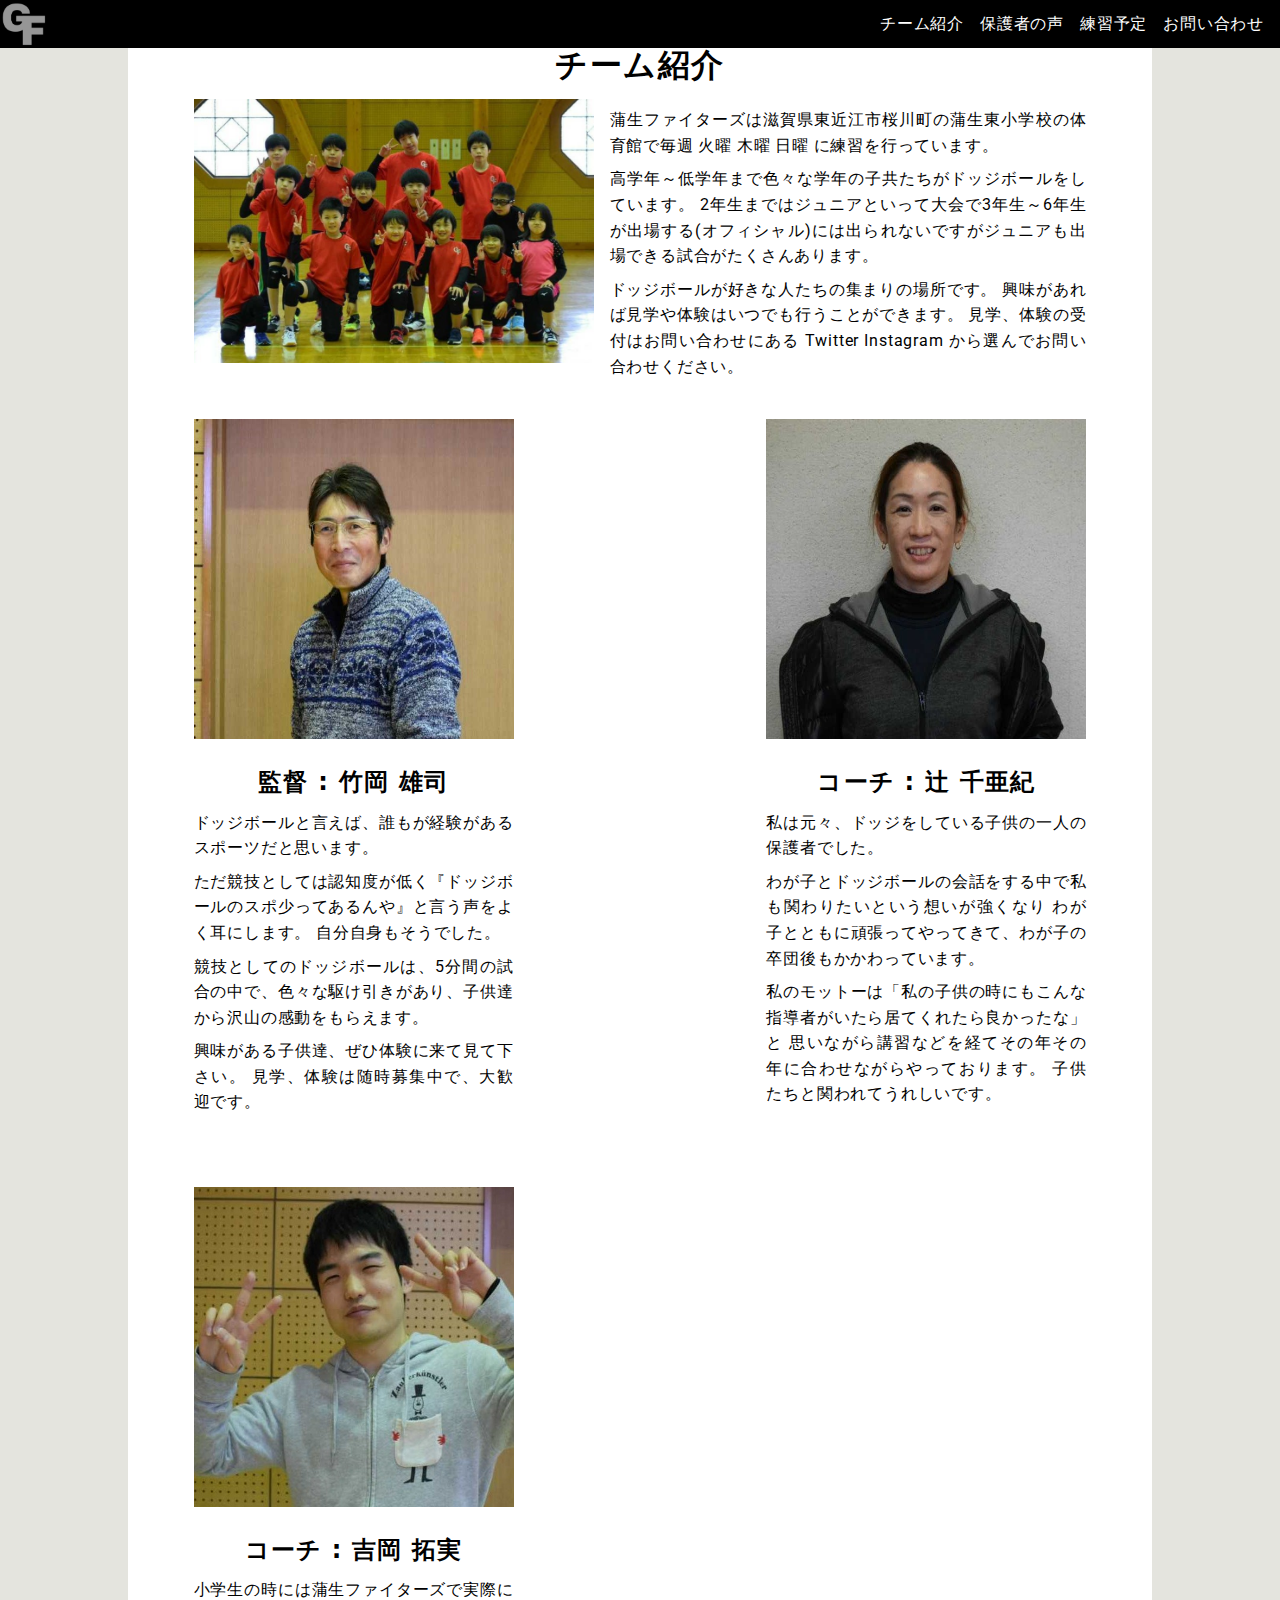
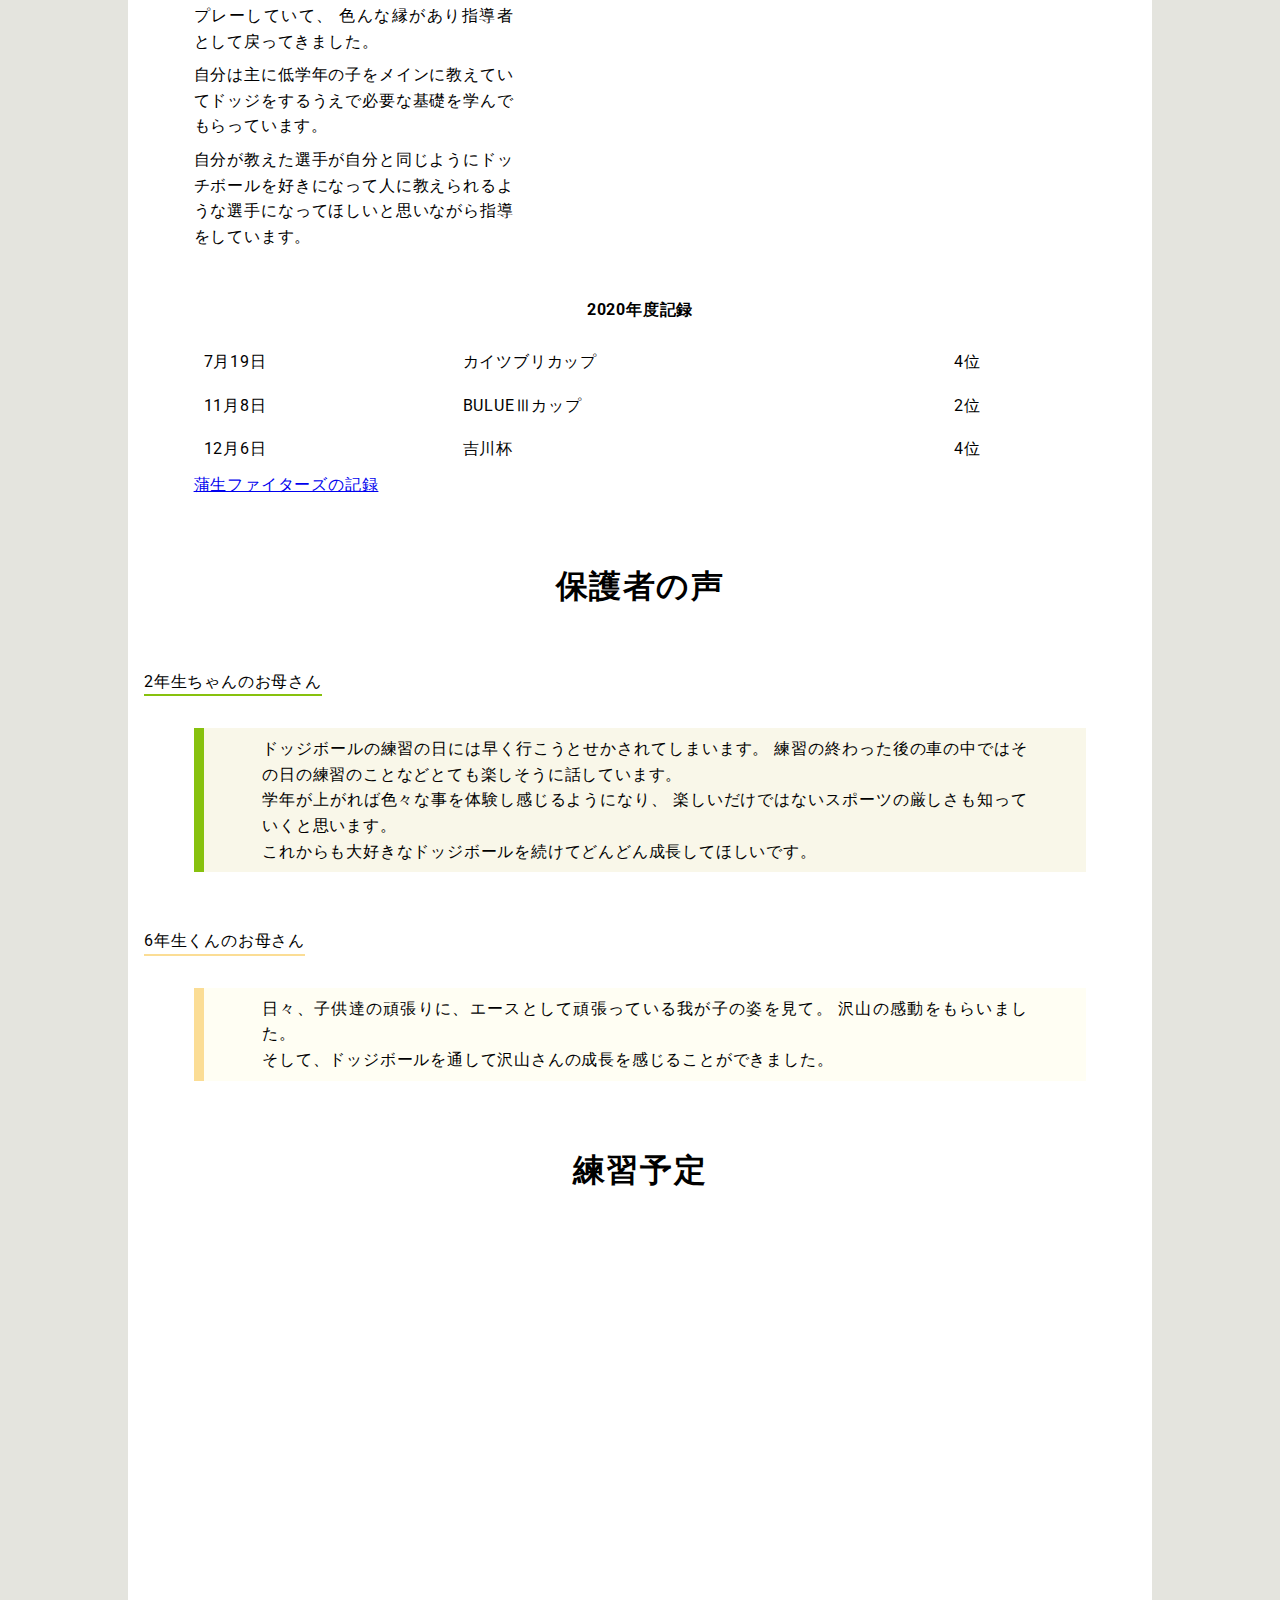
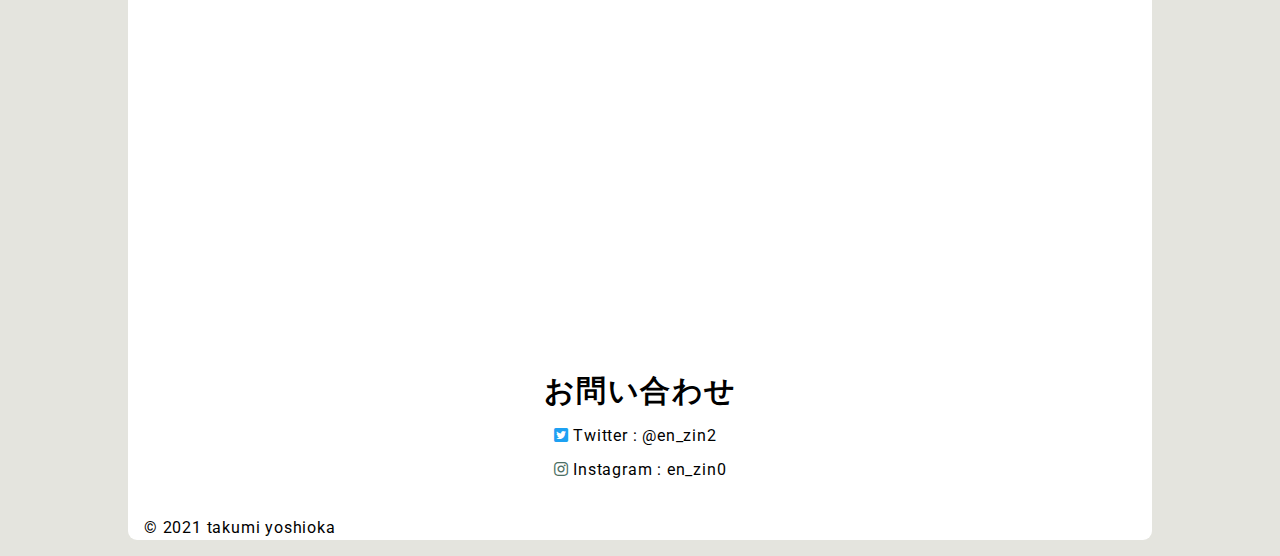
==== index.html @ 7efa491c "add_google" ====
<!DOCTYPE html>
<html lang="ja">
<head>
    <meta charset="utf-8">
    <meta name="viewport" content="width=device-width, initial-scale=1.0">
    <title>蒲生ファイターズ</title>
    <meta name="google-site-verification" content="Hq2veqMCxBVZcgymEfyWXQY9YMlOmhMKZUk1JbzRUr8" />
    <meta name="keywords" content="蒲生ファイターズ,ドッジボール,滋賀県ドッジボール">
    <meta name="description" content="蒲生ファイターズの公式webサイトです。滋賀県東近江市桜川町の東小体育館で毎週 火曜 木曜 日曜日に練習を行っています。
    ドッジボールが大好きな子供たちが集まっているチームです。大好きなドッジボールを一緒にやってみませんか" >
    <meta property="og:url" content="https://en-zin.github.io/GF_WEB/" />
    <meta property="og:description" content="蒲生ファイターズの公式webサイトです。ドッジボールが大好きな子供たちが集まっているチームです。大好きなドッジボールを一緒にやってみませんか" />
    <meta property="og:title" content="蒲生ファイターズ" />
    <meta property="og:type" content=" website"/>
    <meta property="og:image" content="img\GF_logo.jpg" />
    <meta property="og:site_name" content="蒲生ファイターズweb"/>
    <meta property="og:locale" content="ja_JP" />
    <link rel="stylesheet" href="css/slick.css">
    <link rel="stylesheet" href="css/slick-theme.css">
    <link rel="stylesheet" href="css/master.css">
    <link href="https://use.fontawesome.com/releases/v5.6.1/css/all.css" rel="stylesheet">
    <link rel="preconnect" href="https://fonts.gstatic.com">
    <link href="https://fonts.googleapis.com/css2?family=Roboto:wght@300&display=swap" rel="stylesheet">
    <link href="https://fonts.googleapis.com/css2?family=Bebas+Neue&display=swap" rel="stylesheet">
</head>
<body>
    <header class="header">

        <div class="header_logo">
            <img src="img\GF_logo.jpg" alt="蒲生ファイターズのロゴ画像" class="header_logo_img">
        </div>

        <div class="header_nav"><!-- ②ナビゲーションメニュー -->
            <nav class="header_nav_container">
                <ul class="header_nav_list">
                    <li class="header_nav_item"><a href="#1">チーム紹介</a></li>
                    <li class="header_nav_item"><a href="#2">保護者の声</a></li>
                    <li class="header_nav_item"><a href="#3">練習予定</a></li>
                    <li class="header_nav_item"><a href="#4">お問い合わせ</a></li>
                </ul>
            </nav>
        </div>

        <div class="header_burger_btn"><!-- ③ハンバーガーボタン -->
            <span class="header_burger_btn_bars">
                <span class="header_burger_btn_bar bar_top"></span>
                <span class="header_burger_btn_bar bar_mid"></span>
                <span class="header_burger_btn_bar bar_bottom"></span>
            </span>
        </div>

        <div class="header_pc_nav">
            <ul class="header_pc_nav_list">
                    <li class="header_pc_nav_item"><a href="#1">チーム紹介</a></li>
                    <li class="header_pc_nav_item"><a href="#2">保護者の声</a></li>
                    <li class="header_pc_nav_item"><a href="#3">練習予定</a></li>
                    <li class="header_pc_nav_item"><a href="#4">お問い合わせ</a></li>
            </ul>
        </div>

    </header>

    <!-- スライドショーの画像 -->
    <div class="slide">
        <img src="img\zentai.jpg" alt="" class="sp_tab_img">
        <img src="img/akashi.jpg" alt="" class="sp_tab_img">
        <img src="img/kuga.jpg" alt="" class="sp_tab_img">
        <img src="img/ibuki.jpg" alt="" class="sp_tab_img">
        <img src="img/ninenn.jpg" alt="" class="sp_tab_img">
   </div>

    <!-- main -->
    <main>
        <div class="main">
                <!-- チーム紹介 -->
                <section class="main_team_prelusion" id="1">

                    <h2 class="main_team_prelusion_title">チーム紹介</h2>

                    <div class="main_team_prelusion_introduction">

                        <div class="tem_img">
                            <img src="img/zentai.jpg" alt="" class="pc_img">
                        </div>

                        <article>
                            <p class="explanation">
                                蒲生ファイターズは滋賀県東近江市桜川町の蒲生東小学校の体育館で毎週 火曜 木曜 日曜
                                に練習を行っています。
                            </p>

                            <p class="explanation">
                               高学年～低学年まで色々な学年の子共たちがドッジボールをしています。
                                2年生まではジュニアといって大会で3年生～6年生が出場する(オフィシャル)には出られないですがジュニアも出場できる試合がたくさんあります。
                            </p>

                            <p class="explanation">
                                ドッジボールが好きな人たちの集まりの場所です。
                                興味があれば見学や体験はいつでも行うことができます。
                                見学、体験の受付はお問い合わせにある Twitter Instagram
                                から選んでお問い合わせください。
                            </p>
                        </article>
                    </div>

                    <div class="main_team_prelusion_coach">
                        <article>
                            <div class="main_team_prelusion_coach_introduction">
                                <div class="coach_img_container">
                                    <img src="img\takeoka.jpg" alt="竹岡監督の写真" class="coach_img">
                                    <p class="coach_name">監督 : 竹岡 雄司</p>
                                </div>
                                <article>

                                    <p class="coach_speech">
                                        ドッジボールと言えば、誰もが経験があるスポーツだと思います。
                                    </p>

                                    <p class="coach_speech">
                                        ただ競技としては認知度が低く『ドッジボールのスポ少ってあるんや』と言う声をよく耳にします。
                                        自分自身もそうでした。
                                    </p>

                                    <p class="coach_speech">
                                        競技としてのドッジボールは、5分間の試合の中で、色々な駆け引きがあり、子供達から沢山の感動をもらえます。
                                    </p>

                                    <p class="coach_speech">
                                        興味がある子供達、ぜひ体験に来て見て下さい。
                                        見学、体験は随時募集中で、大歓迎です。
                                    </p>

                                </article>
                            </div>
                        </article>

                        <article>
                            <div class="main_team_prelusion_coach_introduction">
                                <div class="coach_img_container">
                                    <img src="img\tsuzi.jpg" alt="辻コーチの写真" class="coach_img">
                                    <p class="coach_name">コーチ :  辻 千亜紀</p>
                                </div>
                                <article>
                                    <p class="coach_speech">
                                        私は元々、ドッジをしている子供の一人の保護者でした。
                                    </p>

                                    <p class="coach_speech">
                                        わが子とドッジボールの会話をする中で私も関わりたいという想いが強くなり
                                        わが子とともに頑張ってやってきて、わが子の卒団後もかかわっています。
                                    </p>
                                    <p class="coach_speech">
                                        私のモットーは「私の子供の時にもこんな指導者がいたら居てくれたら良かったな」と
                                        思いながら講習などを経てその年その年に合わせながらやっております。
                                        子供たちと関われてうれしいです。
                                    </p>

                                </article>
                            </div>
                        </article>

                        <!-- <article>
                            <div class="main_team_prelusion_coach_introduction">
                                <div class="coach_img_container">
                                    <img src="" alt="" class="coach_img">
                                    <p class="coach_name">コーチ : 塩路 将之
                                    </p>
                                </div>
                                <article>
                                    <p class="coach_speech">
                                        ぶんしょうまぶんしょうま
                                    </p>
                                </article>
                            </div>
                        </article> -->

                        <article>
                            <div class="main_team_prelusion_coach_introduction">
                                <div class="coach_img_container">
                                    <img src="img\takumi02.jpg" alt="吉岡コーチの写真" class="coach_img">
                                    <p class="coach_name">コーチ : 吉岡 拓実</p>
                                </div>
                                <article>
                                    <p class="coach_speech">
                                        小学生の時には蒲生ファイターズで実際にプレーしていて、
                                        色んな縁があり指導者として戻ってきました。
                                    </p>

                                    <p class="coach_speech">
                                        自分は主に低学年の子をメインに教えていてドッジをするうえで必要な基礎を学んでもらっています。
                                    </p>

                                    <p class="coach_speech">
                                         自分が教えた選手が自分と同じようにドッチボールを好きになって人に教えられるような選手になってほしいと思いながら指導をしています。
                                    </p>
                                </article>
                            </div>
                        </article>
                    </div>

                    <div class="main_team_record">
                        <h2 class="title">2020年度記録</h2>
                        <table>
                            <tr>
                                <td>7月19日</td> <td>カイツブリカップ</td> <td>4位</td>
                            </tr>
                            <tr>
                                <td>11月8日</td> <td>BULUEⅢカップ</td> <td>2位<br></td>
                            </tr>
                            <tr>
                                <td>12月6日</td> <td>吉川杯</td> <td>4位</td>
                            </tr>
                        </table>
                        <p><a href="record.html">蒲生ファイターズの記録</a></p>
                    </div>
                </section>
                <!-- チーム紹介終了 -->


            <!-- 保護者の声 -->
            <section>
                <div class="main_parents" id="2">
                    <h2 class="title">保護者の声</h2>
                    <article><!-- クラスに各色の追加 -->
                        <div class="parent parent_green">
                            <p class="parent_name parent_name_green">2年生ちゃんのお母さん</p>
                            <div class="parent_comment_green">
                                <p class="parent_comment">
                                    ドッジボールの練習の日には早く行こうとせかされてしまいます。
                                    練習の終わった後の車の中ではその日の練習のことなどとても楽しそうに話しています。
                                </p>
                                <p class="parent_comment">
                                    学年が上がれば色々な事を体験し感じるようになり、
                                    楽しいだけではないスポーツの厳しさも知っていくと思います。
                                </p>
                                <p class="parent_comment">
                                    これからも大好きなドッジボールを続けてどんどん成長してほしいです。
                                </p>
                            </div>
                        </div>
                    </article>

                    <article>
                        <div class="parent parent_mm">
                            <p class="parent_name parent_name_mm">6年生くんのお母さん</p>
                            <div class="parent_comment_mm">
                                <p class="parent_comment">
                                    日々、子供達の頑張りに、エースとして頑張っている我が子の姿を見て。
                                    沢山の感動をもらいました。
                                </p>
                                <p class="parent_comment">
                                    そして、ドッジボールを通して沢山さんの成長を感じることができました。
                                </p>
                            </div>
                        </div>
                    </article>

                    <!-- <article>
                        <div class="parent parent_blue">
                            <p class="parent_name parent_name_blue">2年生くんのお母さん</p>
                            <div class="parent_comment_blue">
                                <p class="parent_comment">

                                </p>
                            </div>
                        </div>
                    </article> -->
                </div>
            </section>
            <!-- 保護者の声終了 -->

            <!--お知らせ -->
            <section>
                <div class="main_notice" id="3">
                    <h2 class="title">練習予定</h2>
                <article>
                    <iframe src="https://calendar.google.com/calendar/embed?src=46os3k07q8npo0co22t41u044s%40group.calendar.google.com&ctz=Asia%2FTokyo" style="border: 0" frameborder="0" scrolling="no" class="calendar"></iframe>
                </article>
                </div>
            </section>
            <!-- お知らせ終了 -->

            <!-- お問い合わせ -->
            <section>

                <div class="main_cntact" id="4">
                    <h2 class="title">お問い合わせ</h2>
                        <ul class="contact_items">
                            <!-- <li class="contact_item">
                                <a href="" class="contact_link" id="insta">
                                    <i class="far fa-envelope"></i>
                                    info&#64;example.com
                                </a>
                            </li> -->
                            <li class="contact_item">
                                <a href="https://twitter.com/en_zin2" class="contact_link">
                                    <i class="fab fa-twitter-square"></i>
                                    Twitter : @en_zin2</a>
                            </li>
                            <li class="contact_item">
                                <a href="https://www.instagram.com/en_zin0/" class="contact_link">
                                    <i class="fab fa-instagram"></i>
                                    Instagram : en_zin0
                                </a>
                            </li>
                            <!-- <li class="contact_item">
                                <a href="" class="contact_link">
                                    <i class="fab fa-line"></i>
                                    Line : 吉岡 拓実
                                </a>
                            </li> -->
                        </ul>
                </div>
            </section>
            <small>&copy; 2021 takumi yoshioka</small>
        </div>
    </main>


</body>
<script src="https://ajax.googleapis.com/ajax/libs/jquery/3.3.1/jquery.min.js"></script>
<script src="js/slick.min.js"></script>
<script src="js\script.js"></script>
</html>
---- css/master.css ----
@charset "UTF-8";
* {
  padding: 0;
  margin: 0;
  -webkit-box-sizing: border-box;
          box-sizing: border-box;
  font-family: 'Roboto', sans-serif;
  font-size: 16px;
  line-height: 1.6em;
  letter-spacing: 0.05em;
}

* .noscroll {
  overflow: hidden;
}

body {
  background-color: #e4e4de;
}

.header {
  width: 100%;
  height: 48px;
  background-color: black;
  display: -webkit-box;
  display: -webkit-flex;
  display: -ms-flexbox;
  display: flex;
  position: fixed;
  top: 0;
  z-index: 1;
}

.header_logo_img {
  width: 48px;
  height: 48px;
}

.header_nav {
  display: none;
  width: 100vw;
  height: 100vh;
  position: fixed;
  top: 0;
  left: 0;
  z-index: 2;
}

@media (min-width: 1024px) {
  .header_nav {
    display: none;
  }
}

.header_nav_container {
  width: 100%;
  height: 100%;
  background-color: #1B1310;
  z-index: 2;
}

.header_nav_list {
  display: block;
  position: absolute;
  top: 50%;
  left: 50%;
  -webkit-transform: translate(-50%, -50%);
          transform: translate(-50%, -50%);
  text-align: center;
}

.header_nav_item {
  margin-right: 0;
  margin-bottom: 40px;
  color: #fff;
}

.header_nav a {
  text-decoration: none;
  color: #fff;
}

.header_burger_btn {
  margin-left: auto;
  display: block;
  width: 39px;
  height: 39px;
  position: relative;
  z-index: 3;
  border: none;
}

@media (min-width: 1024px) {
  .header_burger_btn {
    display: none;
  }
}

.header_burger_btn_bar {
  width: 20px;
  height: 1px;
  display: block;
  position: absolute;
  left: 50%;
  -webkit-transform: translateX(-50%);
          transform: translateX(-50%);
  background-color: #fff;
}

.header_burger_btn .bar_top {
  top: 10px;
}

.header_burger_btn .bar_mid {
  top: 50%;
  -webkit-transform: translate(-50%, -50%);
          transform: translate(-50%, -50%);
}

.header_burger_btn .bar_bottom {
  bottom: 10px;
}

.header .close .bar_top {
  -webkit-transform: translate(-50%, 10px) rotate(45deg);
          transform: translate(-50%, 10px) rotate(45deg);
  -webkit-transition: -webkit-transform .3s;
  transition: -webkit-transform .3s;
  transition: transform .3s;
  transition: transform .3s, -webkit-transform .3s;
}

.header .close .bar_mid {
  opacity: 0;
  -webkit-transition: opacity .3s;
  transition: opacity .3s;
}

.header .close .bar_bottom {
  -webkit-transform: translate(-50%, -8px) rotate(-45deg);
          transform: translate(-50%, -8px) rotate(-45deg);
  -webkit-transition: -webkit-transform .3s;
  transition: -webkit-transform .3s;
  transition: transform .3s;
  transition: transform .3s, -webkit-transform .3s;
}

.header_pc_nav {
  display: none;
}

@media (min-width: 1024px) {
  .header_pc_nav {
    display: -webkit-box;
    display: -webkit-flex;
    display: -ms-flexbox;
    display: flex;
    margin-left: auto;
  }
}

.header_pc_nav_list {
  display: -webkit-box;
  display: -webkit-flex;
  display: -ms-flexbox;
  display: flex;
  -webkit-box-align: center;
  -webkit-align-items: center;
      -ms-flex-align: center;
          align-items: center;
}

.header_pc_nav_item {
  margin-right: 16px;
  list-style: none;
}

.header_pc_nav a {
  text-decoration: none;
  color: #fff;
}

@media (min-width: 768px) {
  .slide {
    margin: 0 auto;
    width: 90%;
  }
}

.slide .sp_tab_img {
  height: 300px;
}

@media (min-width: 1024px) {
  .slide .sp_tab_img {
    display: none;
  }
}

main .main {
  margin: 16px 16px 0 16px;
  padding: 8px 8px 0 8px;
  background-color: #ffffff;
  border-radius: 9px;
}

@media (min-width: 768px) {
  main .main {
    width: 90%;
    margin: 16px auto;
    padding: 16px 16px 0 16px;
  }
}

@media (min-width: 1024px) {
  main .main {
    width: 80%;
  }
}

main .main_team_prelusion_title {
  padding-top: 8px;
  font-size: 2rem;
  text-align: center;
}

main .main_team_prelusion_introduction {
  display: -webkit-box;
  display: -webkit-flex;
  display: -ms-flexbox;
  display: flex;
  width: 90%;
  margin: 8px auto 0 auto;
}

main .main_team_prelusion_introduction .pc_img {
  display: none;
}

@media (min-width: 1024px) {
  main .main_team_prelusion_introduction .pc_img {
    display: block;
    width: 400px;
    margin: auto  16px auto auto;
  }
}

main .main_team_prelusion_introduction .explanation {
  text-align: justify;
}

main .main_team_prelusion_introduction .explanation:nth-child(n + 1) {
  margin-top: 8px;
}

@media (min-width: 768px) {
  main .main_team_prelusion_coach {
    display: -webkit-box;
    display: -webkit-flex;
    display: -ms-flexbox;
    display: flex;
    -webkit-flex-wrap: wrap;
        -ms-flex-wrap: wrap;
            flex-wrap: wrap;
    -webkit-box-pack: justify;
    -webkit-justify-content: space-between;
        -ms-flex-pack: justify;
            justify-content: space-between;
  }
}

@media (min-width: 1024px) {
  main .main_team_prelusion_coach {
    width: 90%;
    margin: auto;
  }
}

main .main_team_prelusion_coach_introduction {
  width: 90%;
  margin: 32px auto;
}

@media (min-width: 768px) {
  main .main_team_prelusion_coach_introduction {
    width: 320px;
    margin-top: 40px;
  }
}

main .main_team_prelusion_coach_introduction .coach_img_container {
  display: -webkit-box;
  display: -webkit-flex;
  display: -ms-flexbox;
  display: flex;
  -webkit-box-orient: vertical;
  -webkit-box-direction: normal;
  -webkit-flex-direction: column;
      -ms-flex-direction: column;
          flex-direction: column;
  -webkit-box-pack: center;
  -webkit-justify-content: center;
      -ms-flex-pack: center;
          justify-content: center;
}

main .main_team_prelusion_coach_introduction .coach_img {
  width: 100%;
  height: 320px;
  margin: 0 auto;
}

@media (min-width: 768px) {
  main .main_team_prelusion_coach_introduction .coach_img {
    width: 100%;
  }
}

main .main_team_prelusion_coach_introduction .coach_name {
  margin-top: 24px;
  text-align: center;
  font-size: 24px;
  font-weight: bold;
  font-family: system-ui;
}

main .main_team_prelusion_coach_introduction .coach_speech {
  margin-top: 8px;
  text-align: justify;
}

main .main_team_prelusion_coach_introduction .coach_speech:nth-child(n+1) {
  margin-top: 8px;
}

main .main_team_record {
  width: 90%;
  margin: 64px auto auto auto;
  display: -webkit-box;
  display: -webkit-flex;
  display: -ms-flexbox;
  display: flex;
  -webkit-box-orient: vertical;
  -webkit-box-direction: normal;
  -webkit-flex-direction: column;
      -ms-flex-direction: column;
          flex-direction: column;
  -webkit-box-pack: center;
  -webkit-justify-content: center;
      -ms-flex-pack: center;
          justify-content: center;
}

@media (min-width: 768px) {
  main .main_team_record {
    width: 90%;
    margin: 0 auto;
  }
}

@media (min-width: 1024px) {
  main .main_team_record {
    width: 90%;
    margin: 0 auto;
  }
}

main .main_team_record .title {
  text-align: center;
  margin: 16px;
}

main .main_team_record td {
  padding: 8px;
}

main .main_parents {
  margin-top: 64px;
}

main .main_parents .parent {
  border-radius: 8px;
}

main .main_parents .parent_green {
  background-color: #ddf1d3;
}

@media (min-width: 768px) {
  main .main_parents .parent_green {
    background-color: #ffffff;
  }
}

@media (min-width: 1024px) {
  main .main_parents .parent_green {
    background-color: #ffffff;
  }
}

main .main_parents .parent_mm {
  background-color: #fff1cf;
}

@media (min-width: 768px) {
  main .main_parents .parent_mm {
    background-color: #ffffff;
  }
}

@media (min-width: 1024px) {
  main .main_parents .parent_mm {
    background-color: #ffffff;
  }
}

main .main_parents .parent_blue {
  background-color: #ebf3fb;
}

@media (min-width: 768px) {
  main .main_parents .parent_blue {
    background-color: #ffffff;
  }
}

@media (min-width: 1024px) {
  main .main_parents .parent_blue {
    background-color: #ffffff;
  }
}

main .main_parents .title {
  text-align: center;
  font-size: 2rem;
}

main .main_parents .parent_name {
  text-align: center;
  margin: 24px 0 16px 0;
  padding-top: 8px;
}

@media (min-width: 768px) {
  main .main_parents .parent_name {
    margin: 48px 0 32px 0;
    text-align: left;
    display: inline-block;
  }
}

@media (min-width: 768px) {
  main .main_parents .parent_name_green {
    border-bottom: solid 2px #87c10e;
  }
}

@media (min-width: 768px) {
  main .main_parents .parent_name_mm {
    border-bottom: solid 2px #fbdd95;
  }
}

@media (min-width: 768px) {
  main .main_parents .parent_name_blue {
    border-bottom: solid 2px #3fbcd0;
  }
}

@media (min-width: 768px) {
  main .main_parents .parent_comment_green {
    width: 90%;
    margin: 0 auto;
    background-color: #f9f7e9;
    /*背景色*/
    border-left: solid 10px #87c10e;
    /*左ライン*/
    color: #000000;
    /*文字色*/
    padding: 8px 16px 8px 16px;
  }
}

@media (min-width: 768px) {
  main .main_parents .parent_comment_mm {
    width: 90%;
    margin: 0 auto;
    background-color: #fffef3;
    /*背景色*/
    border-left: solid 10px #fbdd95;
    /*左ライン*/
    color: #000000;
    /*文字色*/
    padding: 8px 16px 8px 16px;
  }
}

@media (min-width: 768px) {
  main .main_parents .parent_comment_blue {
    width: 90%;
    margin: 0 auto;
    background-color: #f6faee;
    /*背景色*/
    border-left: solid 10px #3fbcd0;
    /*左ライン*/
    color: #000000;
    /*文字色*/
    padding: 8px 16px 8px 16px;
  }
}

main .main_parents .parent_comment {
  width: 90%;
  margin: 0 auto;
  text-align: justify;
}

main .main_notice {
  margin: 64px auto;
}

@media (min-width: 768px) {
  main .main_notice {
    width: 90%;
  }
}

@media (min-width: 1024px) {
  main .main_notice {
    width: 90%;
  }
}

main .main_notice .title {
  text-align: center;
  font-size: 2rem;
}

main .main_notice .calendar {
  width: 100%;
  height: 560px;
}

@media (min-width: 768px) {
  main .main_notice .calendar {
    height: 700px;
  }
}

main .main_cntact {
  margin: 32px 0 32px auto;
  text-align: center;
  display: block;
}

main .main_cntact .title {
  font-size: 30px;
}

main .main_cntact .contact_items {
  padding-left: 0;
  list-style: none;
  display: inline-block;
}

main .main_cntact .contact_item {
  text-align: left;
}

main .main_cntact .contact_item:nth-child(n + 1) {
  margin-top: 8px;
}

main .main_cntact .contact_link {
  text-decoration: none;
  font-size: 16px;
  color: #000;
}

main .main_cntact .fa-twitter-square {
  color: #1DA1F2;
}

main .main_cntact .fa-instagram {
  color: #4c6f64;
}

main .main_cntact .fa-line {
  color: green;
}
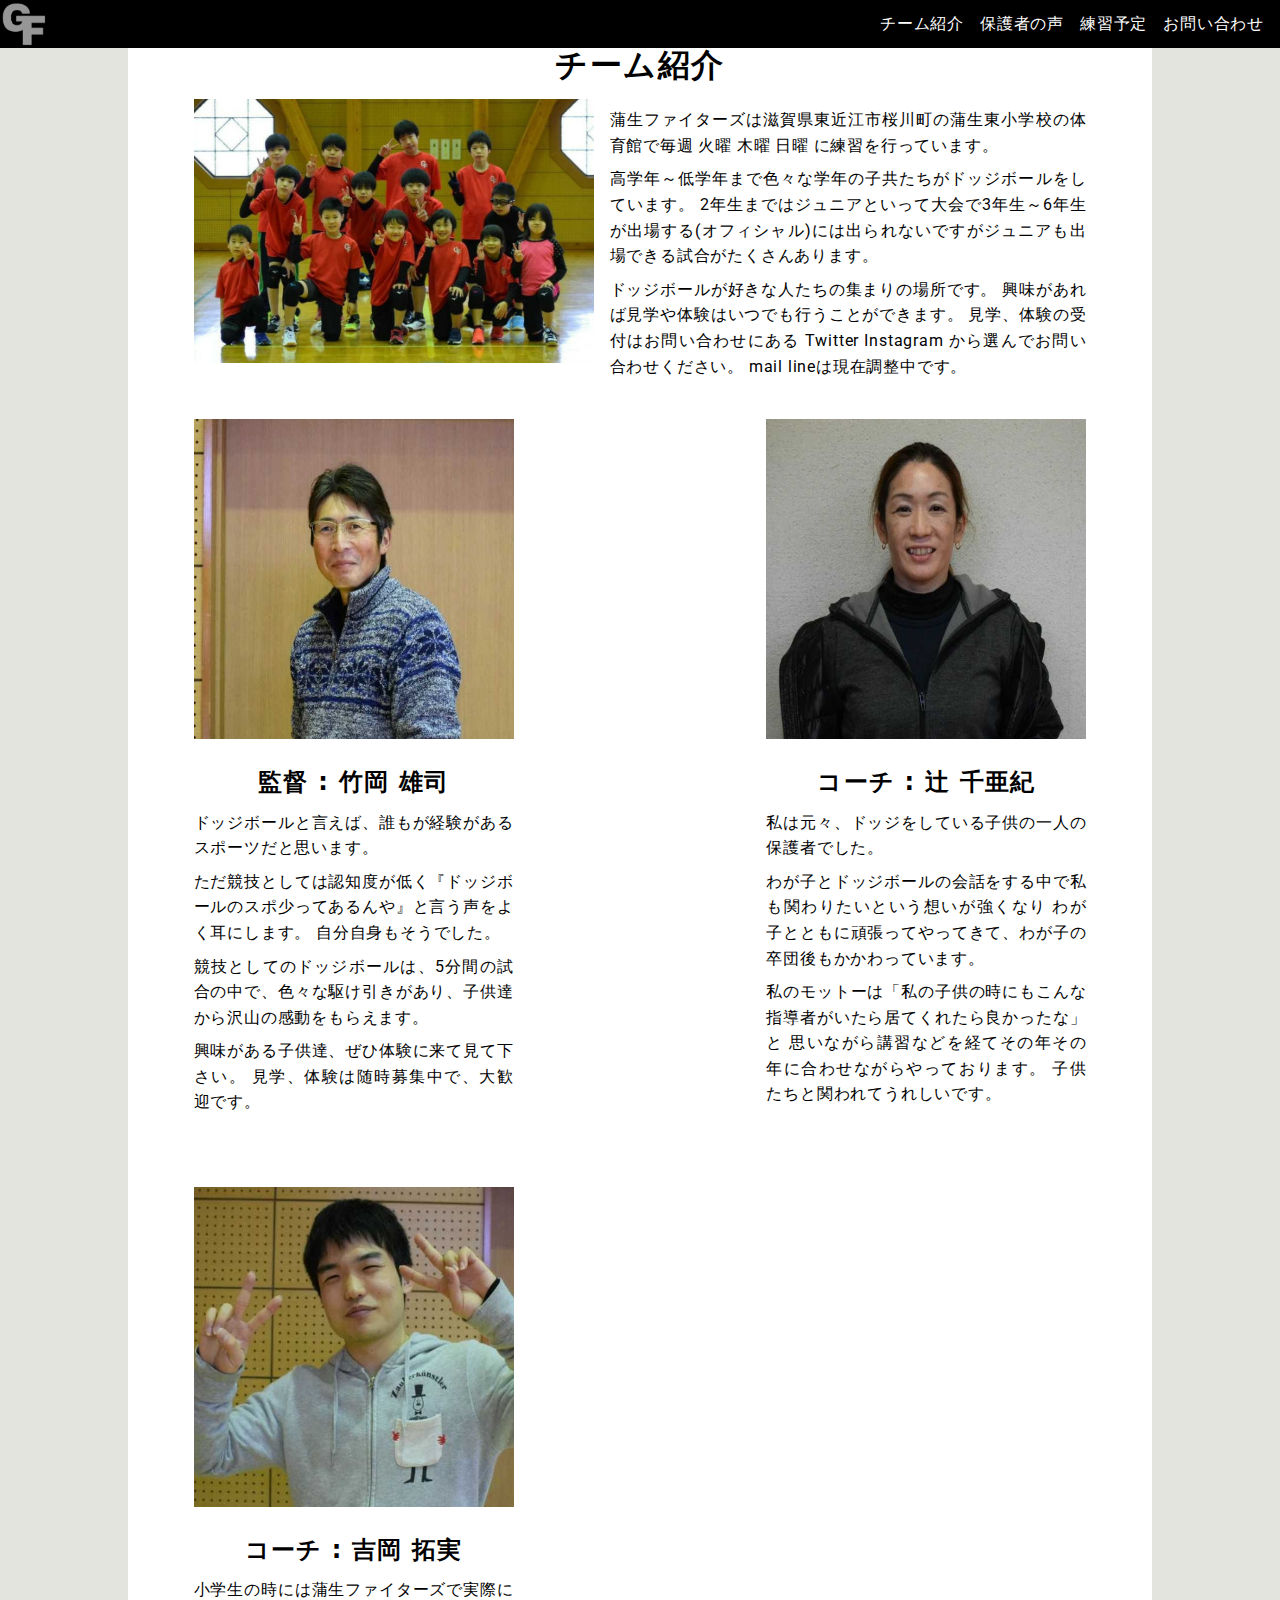
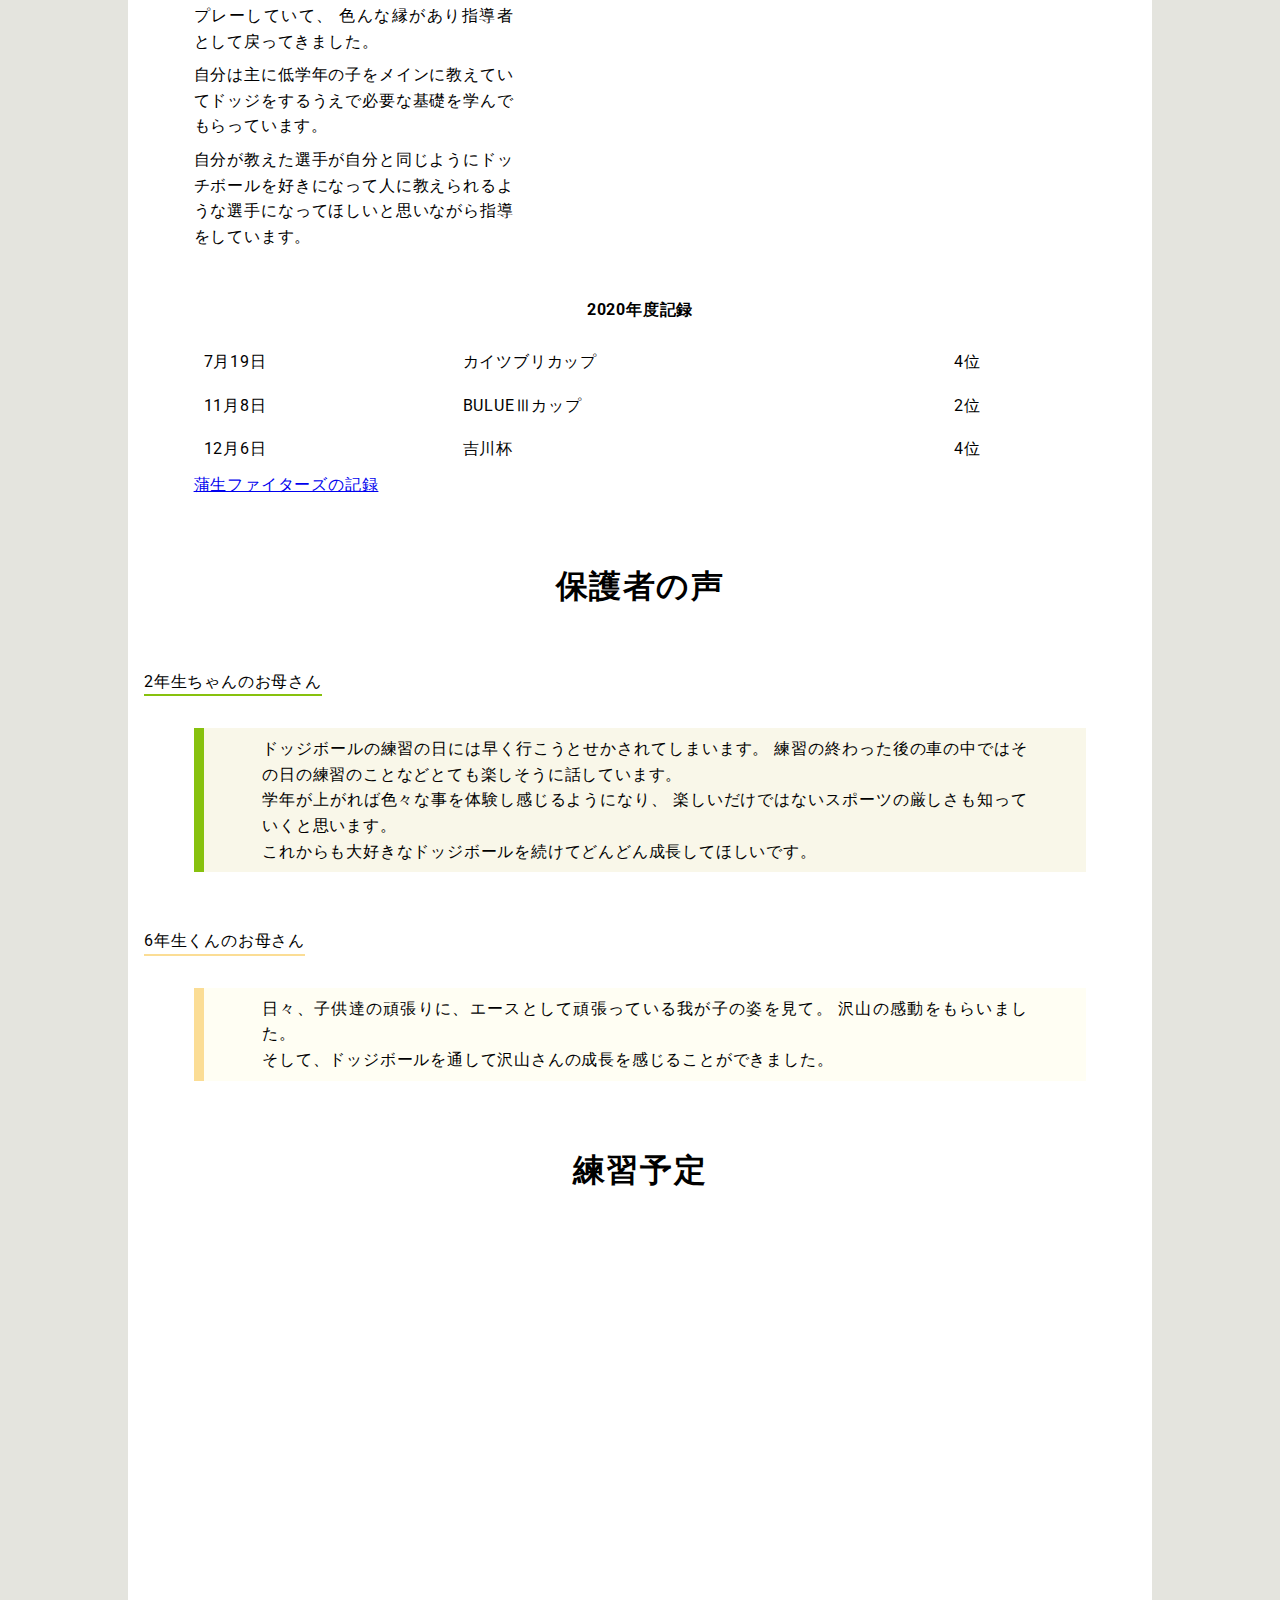
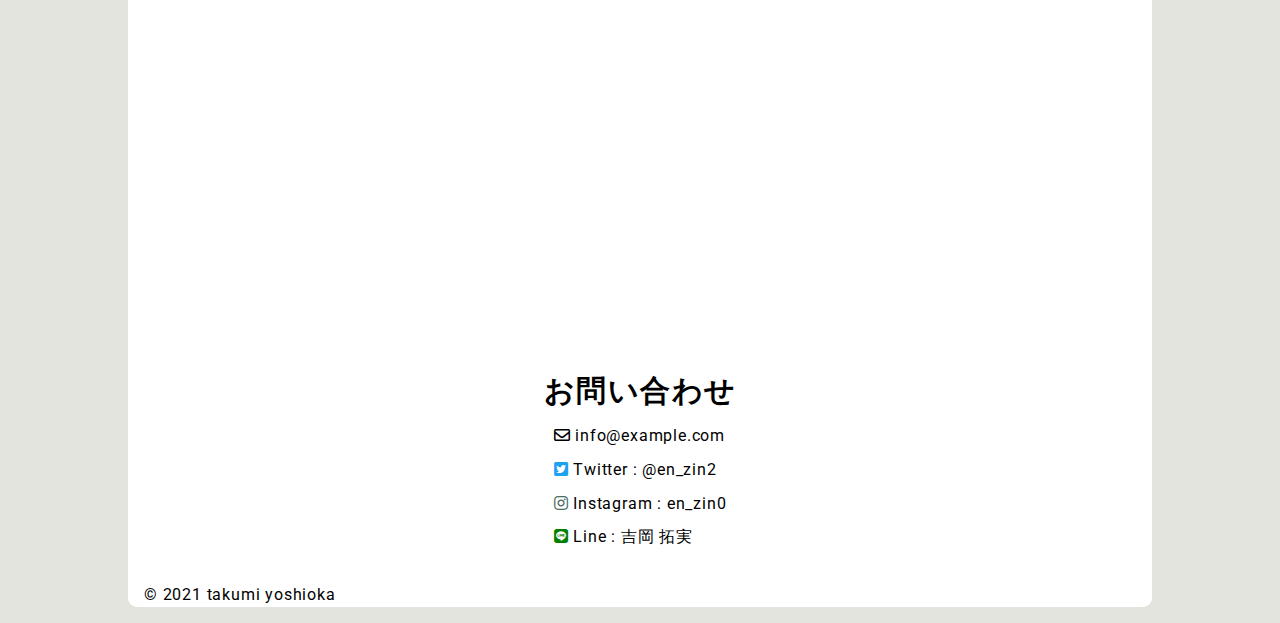
==== commit 49df30fc: "upgrade" ====
--- a/index.html
+++ b/index.html
@@ -4,7 +4,6 @@
     <meta charset="utf-8">
     <meta name="viewport" content="width=device-width, initial-scale=1.0">
     <title>蒲生ファイターズ</title>
-    <meta name="google-site-verification" content="Hq2veqMCxBVZcgymEfyWXQY9YMlOmhMKZUk1JbzRUr8" />
     <meta name="keywords" content="蒲生ファイターズ,ドッジボール,滋賀県ドッジボール">
     <meta name="description" content="蒲生ファイターズの公式webサイトです。滋賀県東近江市桜川町の東小体育館で毎週 火曜 木曜 日曜日に練習を行っています。
     ドッジボールが大好きな子供たちが集まっているチームです。大好きなドッジボールを一緒にやってみませんか" >
@@ -22,6 +21,7 @@
     <link rel="preconnect" href="https://fonts.gstatic.com">
     <link href="https://fonts.googleapis.com/css2?family=Roboto:wght@300&display=swap" rel="stylesheet">
     <link href="https://fonts.googleapis.com/css2?family=Bebas+Neue&display=swap" rel="stylesheet">
+    <meta name="google-site-verification" content="Hq2veqMCxBVZcgymEfyWXQY9YMlOmhMKZUk1JbzRUr8" />
 </head>
 <body>
     <header class="header">
@@ -99,6 +99,7 @@
                                 興味があれば見学や体験はいつでも行うことができます。
                                 見学、体験の受付はお問い合わせにある Twitter Instagram
                                 から選んでお問い合わせください。
+                                mail lineは現在調整中です。
                             </p>
                         </article>
                     </div>
@@ -286,12 +287,12 @@
                 <div class="main_cntact" id="4">
                     <h2 class="title">お問い合わせ</h2>
                         <ul class="contact_items">
-                            <!-- <li class="contact_item">
+                            <li class="contact_item">
                                 <a href="" class="contact_link" id="insta">
                                     <i class="far fa-envelope"></i>
                                     info&#64;example.com
                                 </a>
-                            </li> -->
+                            </li>
                             <li class="contact_item">
                                 <a href="https://twitter.com/en_zin2" class="contact_link">
                                     <i class="fab fa-twitter-square"></i>
@@ -303,12 +304,12 @@
                                     Instagram : en_zin0
                                 </a>
                             </li>
-                            <!-- <li class="contact_item">
+                            <li class="contact_item">
                                 <a href="" class="contact_link">
                                     <i class="fab fa-line"></i>
                                     Line : 吉岡 拓実
                                 </a>
-                            </li> -->
+                            </li>
                         </ul>
                 </div>
             </section>
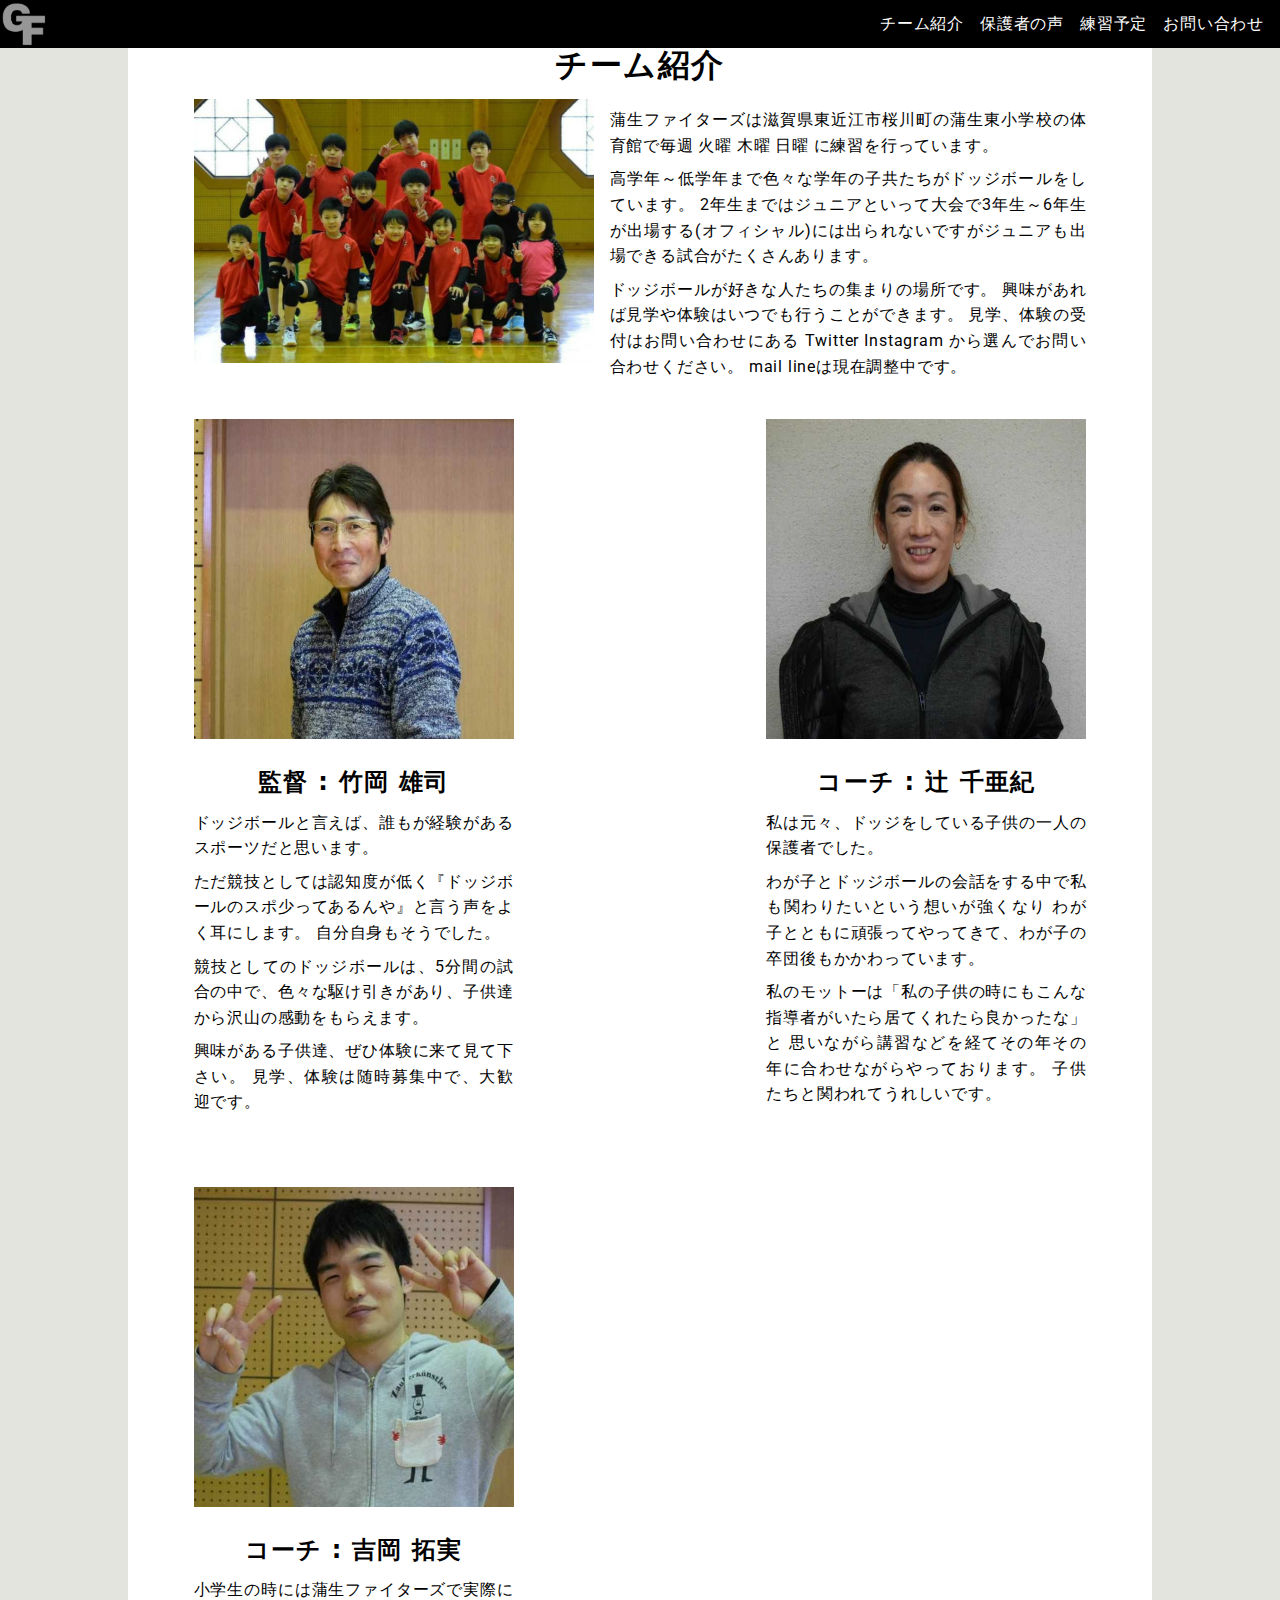
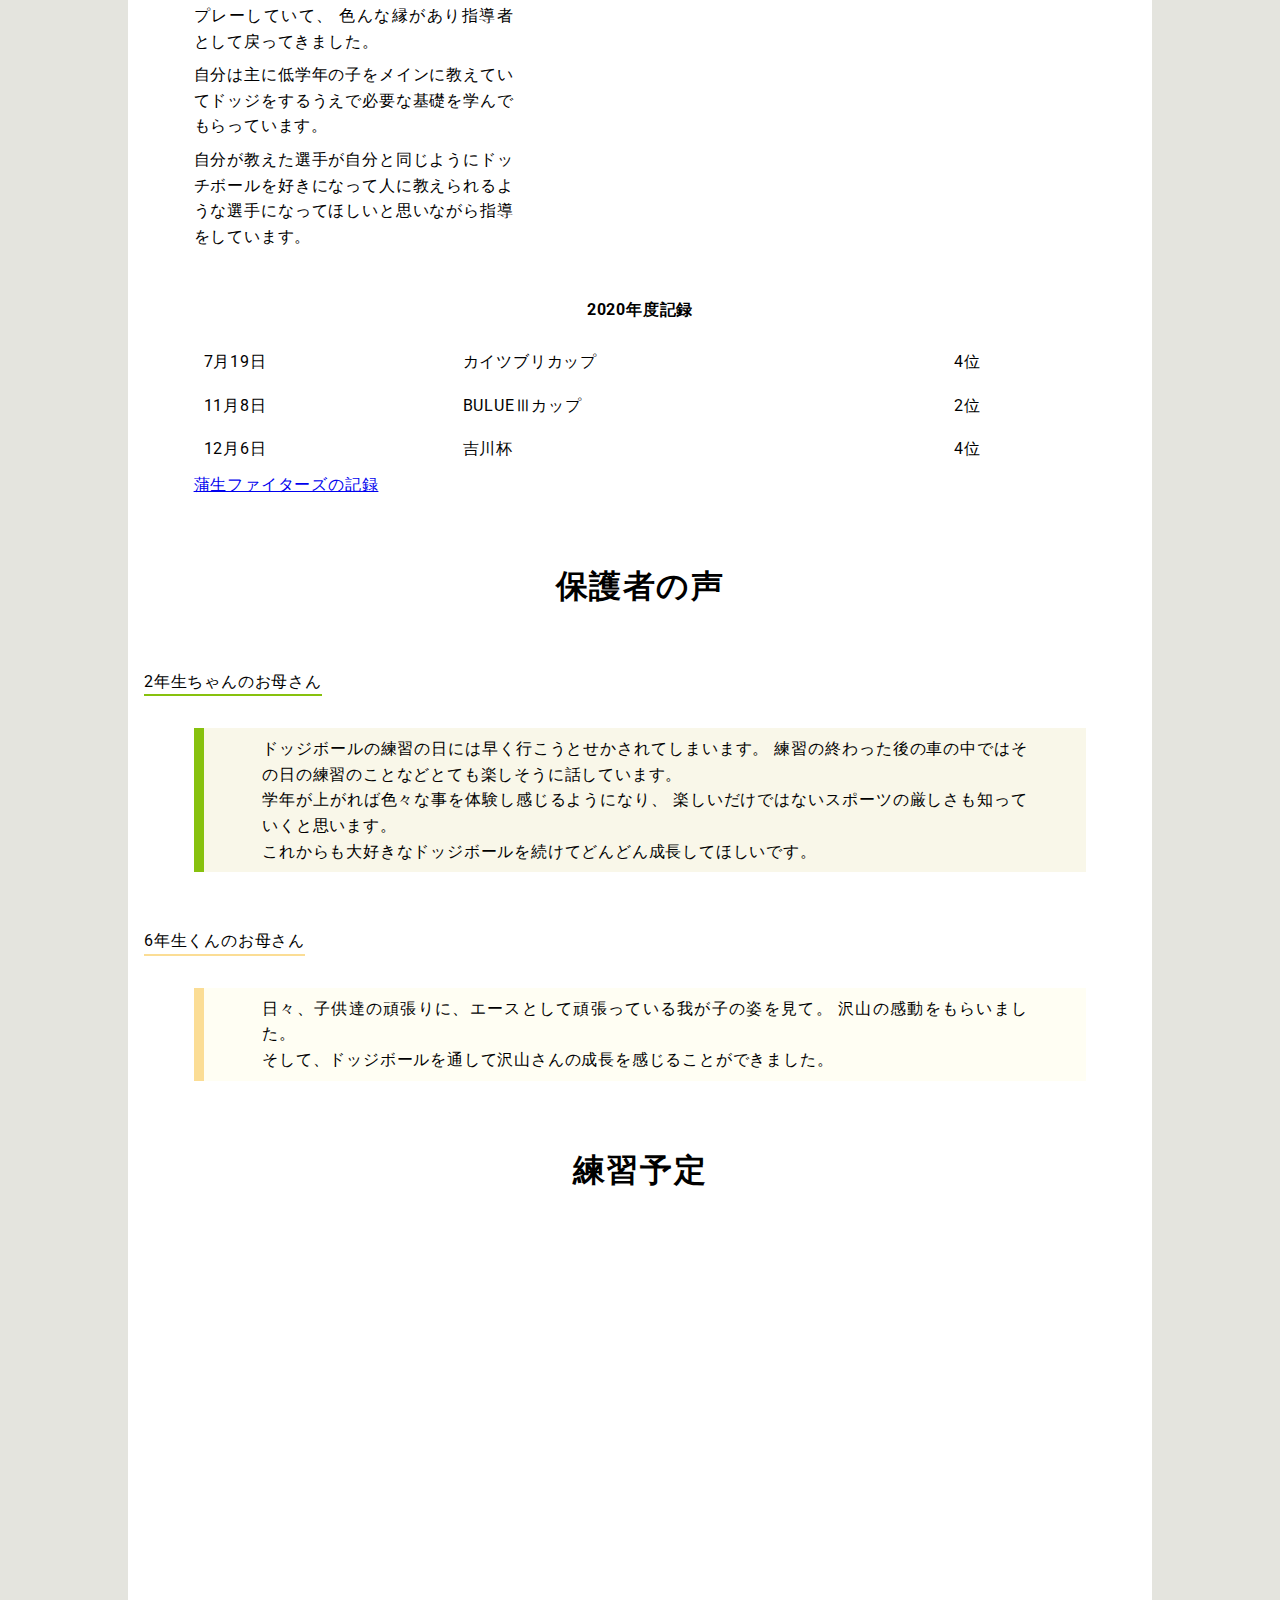
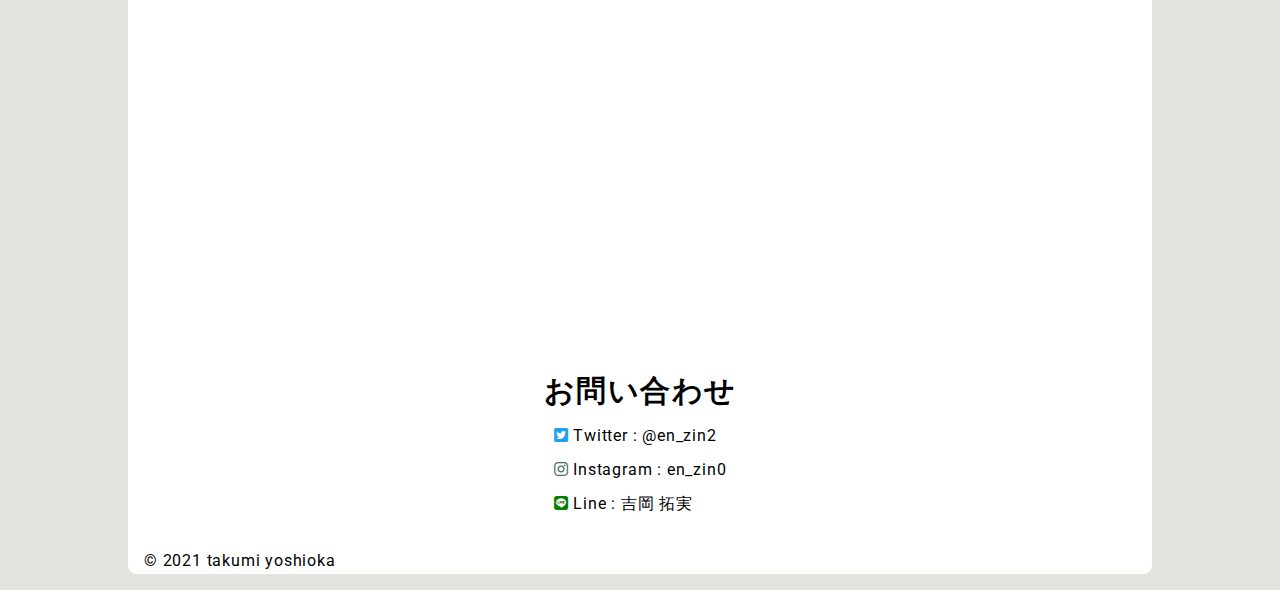
==== commit bbe427fd: "link_add" ====
--- a/index.html
+++ b/index.html
@@ -7,7 +7,7 @@
     <meta name="keywords" content="蒲生ファイターズ,ドッジボール,滋賀県ドッジボール">
     <meta name="description" content="蒲生ファイターズの公式webサイトです。滋賀県東近江市桜川町の東小体育館で毎週 火曜 木曜 日曜日に練習を行っています。
     ドッジボールが大好きな子供たちが集まっているチームです。大好きなドッジボールを一緒にやってみませんか" >
-    <meta property="og:url" content="https://en-zin.github.io/GF_WEB/" />
+    <meta property="og:url" content="https://en-zin.github.io/gamoufighters/" />
     <meta property="og:description" content="蒲生ファイターズの公式webサイトです。ドッジボールが大好きな子供たちが集まっているチームです。大好きなドッジボールを一緒にやってみませんか" />
     <meta property="og:title" content="蒲生ファイターズ" />
     <meta property="og:type" content=" website"/>
@@ -287,12 +287,12 @@
                 <div class="main_cntact" id="4">
                     <h2 class="title">お問い合わせ</h2>
                         <ul class="contact_items">
-                            <li class="contact_item">
+                            <!-- <li class="contact_item">
                                 <a href="" class="contact_link" id="insta">
                                     <i class="far fa-envelope"></i>
                                     info&#64;example.com
                                 </a>
-                            </li>
+                            </li> -->
                             <li class="contact_item">
                                 <a href="https://twitter.com/en_zin2" class="contact_link">
                                     <i class="fab fa-twitter-square"></i>
@@ -305,7 +305,7 @@
                                 </a>
                             </li>
                             <li class="contact_item">
-                                <a href="" class="contact_link">
+                                <a href="https://line.me/ti/p/zOO7JBX6kE" class="contact_link">
                                     <i class="fab fa-line"></i>
                                     Line : 吉岡 拓実
                                 </a>
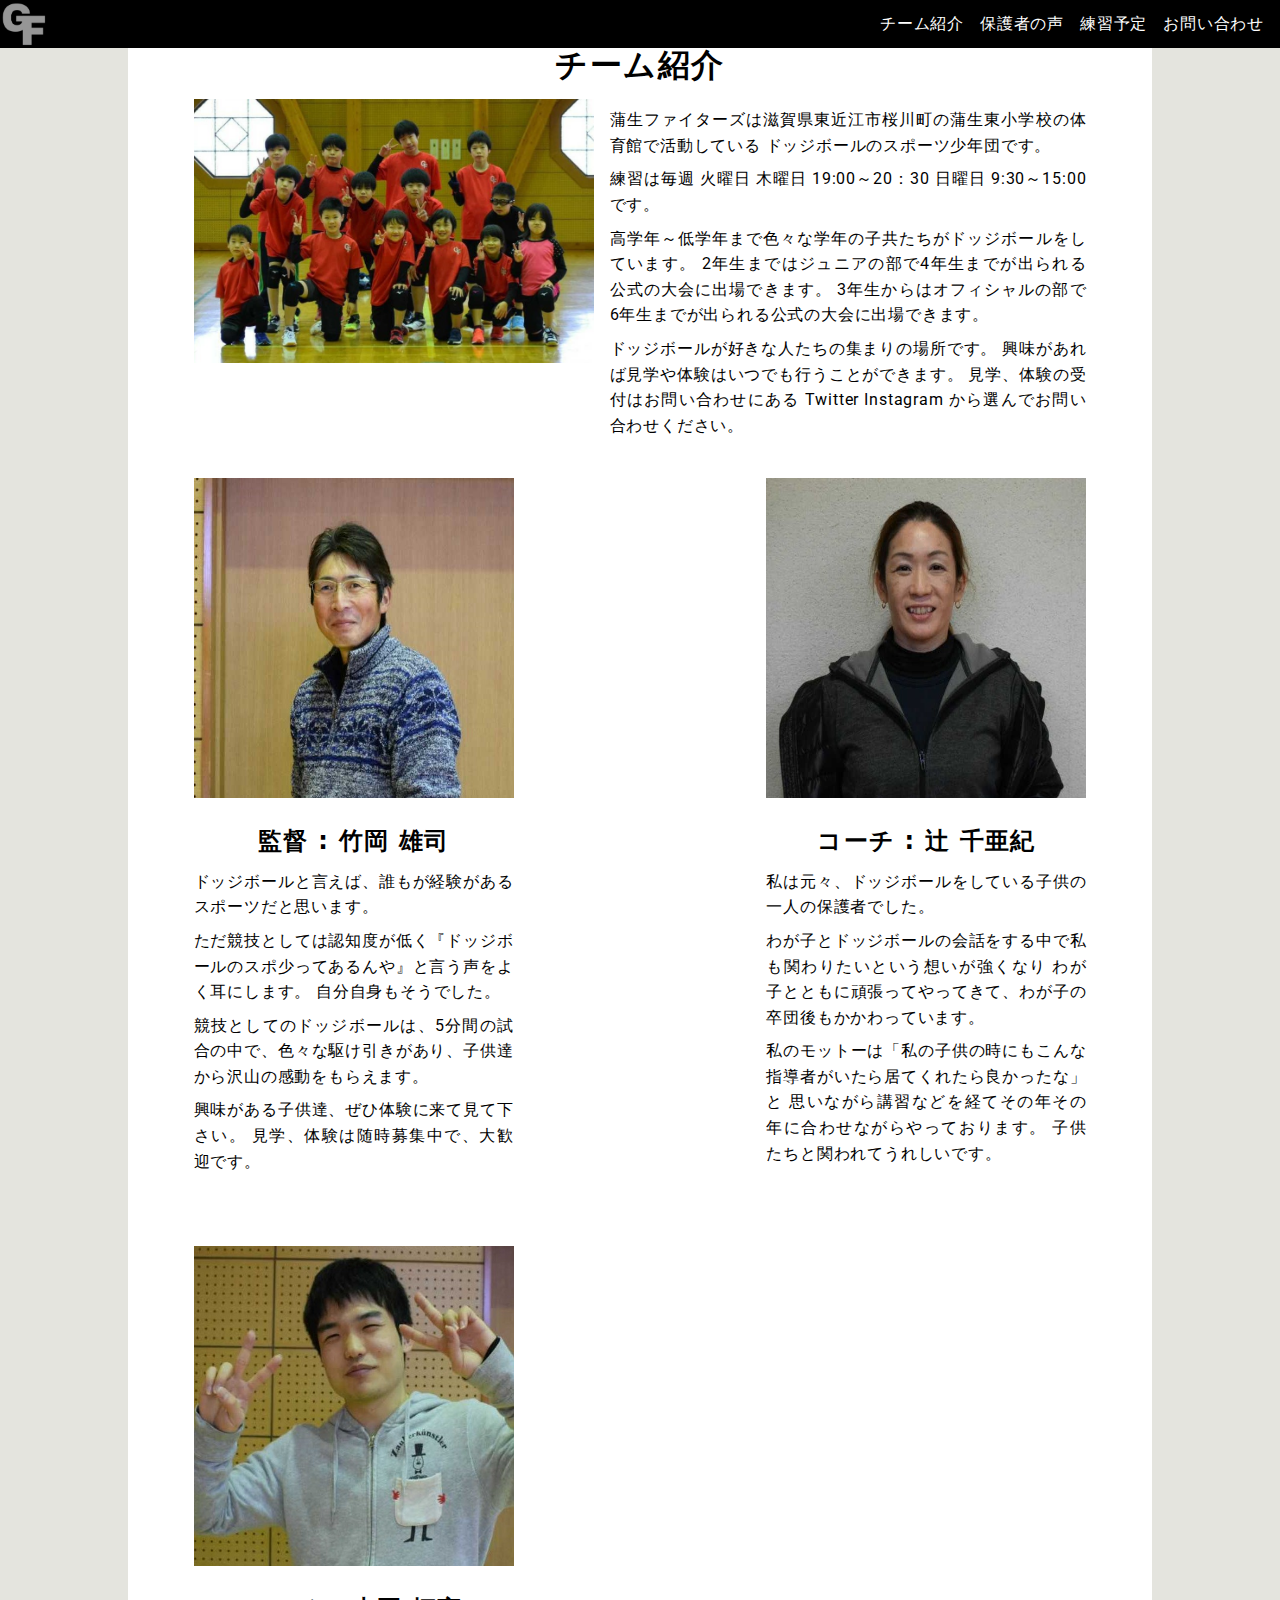
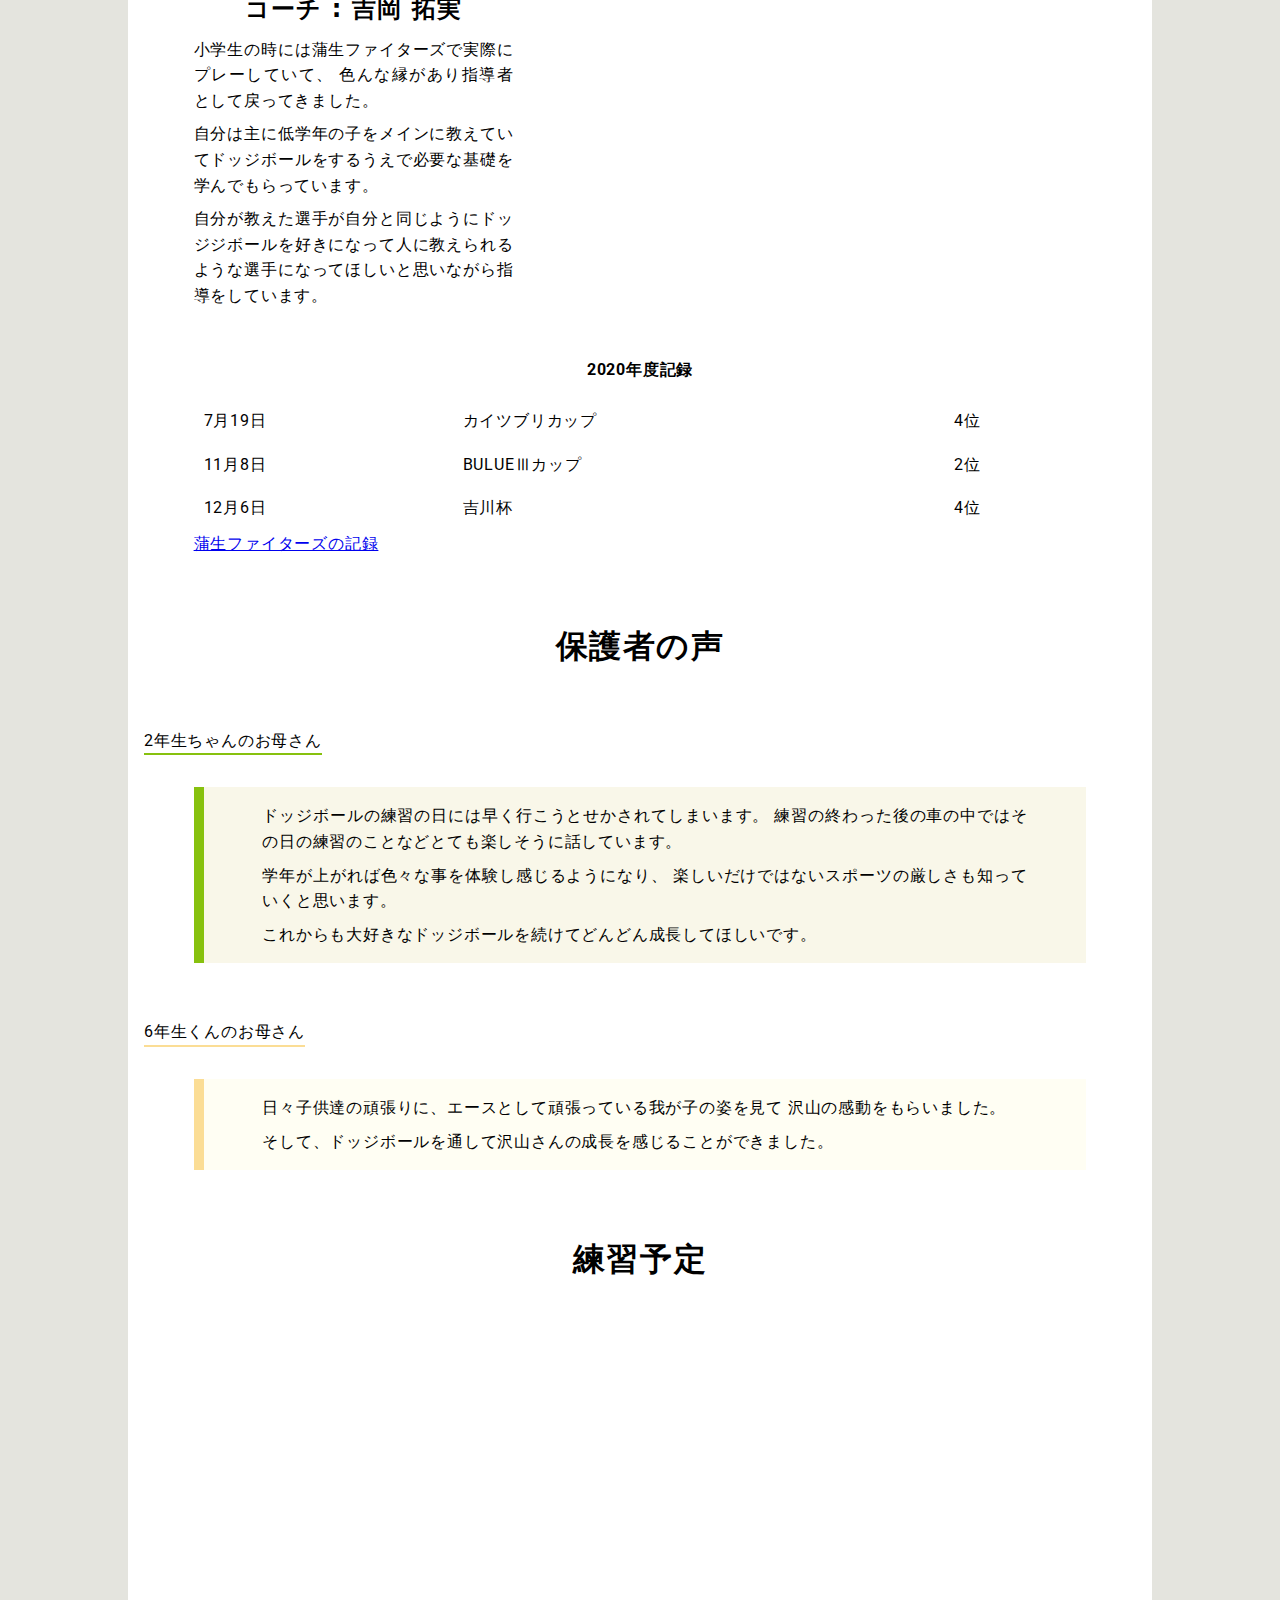
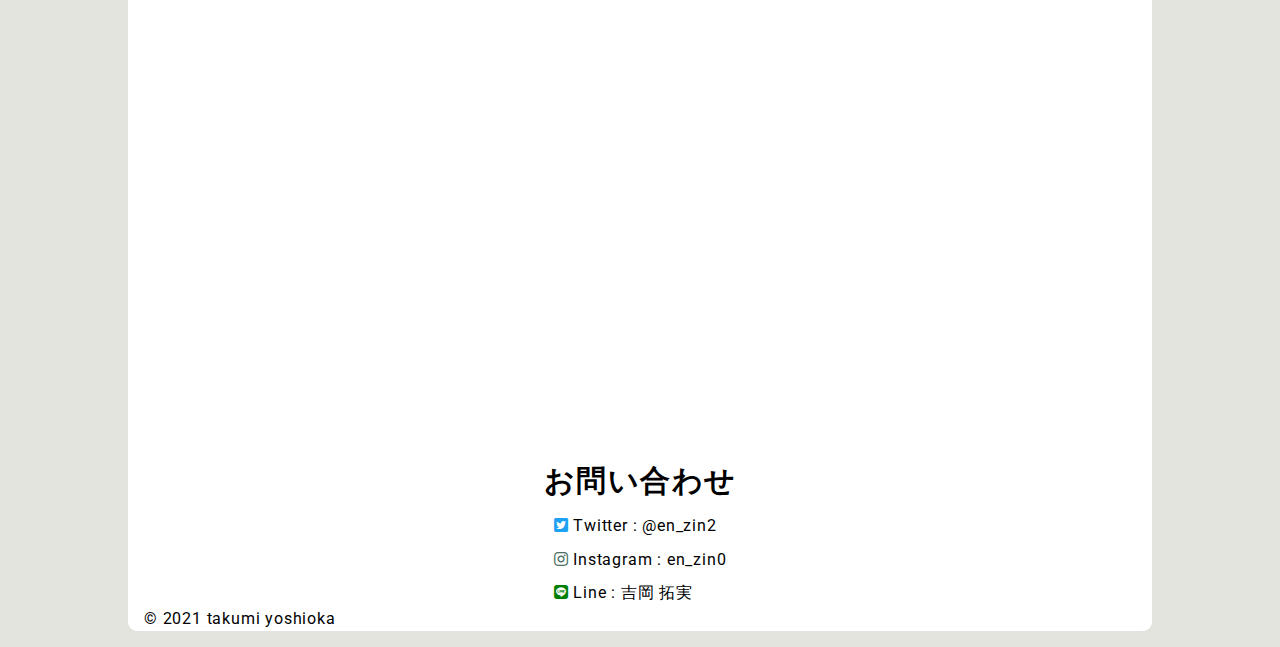
==== commit 16cbb2d4: "css_main_section_add" ====
--- a/index.html
+++ b/index.html
@@ -7,7 +7,7 @@
     <meta name="keywords" content="蒲生ファイターズ,ドッジボール,滋賀県ドッジボール">
     <meta name="description" content="蒲生ファイターズの公式webサイトです。滋賀県東近江市桜川町の東小体育館で毎週 火曜 木曜 日曜日に練習を行っています。
     ドッジボールが大好きな子供たちが集まっているチームです。大好きなドッジボールを一緒にやってみませんか" >
-    <meta property="og:url" content="https://en-zin.github.io/gamoufighters/" />
+    <meta property="og:url" content="https://en-zin.github.io/GF_WEB/" />
     <meta property="og:description" content="蒲生ファイターズの公式webサイトです。ドッジボールが大好きな子供たちが集まっているチームです。大好きなドッジボールを一緒にやってみませんか" />
     <meta property="og:title" content="蒲生ファイターズ" />
     <meta property="og:type" content=" website"/>
@@ -21,6 +21,7 @@
     <link rel="preconnect" href="https://fonts.gstatic.com">
     <link href="https://fonts.googleapis.com/css2?family=Roboto:wght@300&display=swap" rel="stylesheet">
     <link href="https://fonts.googleapis.com/css2?family=Bebas+Neue&display=swap" rel="stylesheet">
+    <link rel="canonical" href="https://en-zin.github.io/GF_WEB/">
     <meta name="google-site-verification" content="Hq2veqMCxBVZcgymEfyWXQY9YMlOmhMKZUk1JbzRUr8" />
 </head>
 <body>
@@ -75,7 +76,7 @@
                 <!-- チーム紹介 -->
                 <section class="main_team_prelusion" id="1">
 
-                    <h2 class="main_team_prelusion_title">チーム紹介</h2>
+                    <h1 class="main_team_prelusion_title">チーム紹介</h1>
 
                     <div class="main_team_prelusion_introduction">
 
@@ -85,13 +86,18 @@
 
                         <article>
                             <p class="explanation">
-                                蒲生ファイターズは滋賀県東近江市桜川町の蒲生東小学校の体育館で毎週 火曜 木曜 日曜
-                                に練習を行っています。
+                                蒲生ファイターズは滋賀県東近江市桜川町の蒲生東小学校の体育館で活動している
+                                ドッジボールのスポーツ少年団です。
+                            </p>
+
+                            <p class="explanation">
+                                練習は毎週 火曜日 木曜日 19:00～20：30 日曜日 9:30～15:00です。
                             </p>
 
                             <p class="explanation">
                                高学年～低学年まで色々な学年の子共たちがドッジボールをしています。
-                                2年生まではジュニアといって大会で3年生～6年生が出場する(オフィシャル)には出られないですがジュニアも出場できる試合がたくさんあります。
+                                2年生まではジュニアの部で4年生までが出られる公式の大会に出場できます。
+                                3年生からはオフィシャルの部で6年生までが出られる公式の大会に出場できます。
                             </p>
 
                             <p class="explanation">
@@ -99,7 +105,6 @@
                                 興味があれば見学や体験はいつでも行うことができます。
                                 見学、体験の受付はお問い合わせにある Twitter Instagram
                                 から選んでお問い合わせください。
-                                mail lineは現在調整中です。
                             </p>
                         </article>
                     </div>
@@ -143,7 +148,7 @@
                                 </div>
                                 <article>
                                     <p class="coach_speech">
-                                        私は元々、ドッジをしている子供の一人の保護者でした。
+                                        私は元々、ドッジボールをしている子供の一人の保護者でした。
                                     </p>
 
                                     <p class="coach_speech">
@@ -159,21 +164,6 @@
                                 </article>
                             </div>
                         </article>
-
-                        <!-- <article>
-                            <div class="main_team_prelusion_coach_introduction">
-                                <div class="coach_img_container">
-                                    <img src="" alt="" class="coach_img">
-                                    <p class="coach_name">コーチ : 塩路 将之
-                                    </p>
-                                </div>
-                                <article>
-                                    <p class="coach_speech">
-                                        ぶんしょうまぶんしょうま
-                                    </p>
-                                </article>
-                            </div>
-                        </article> -->
 
                         <article>
                             <div class="main_team_prelusion_coach_introduction">
@@ -188,11 +178,11 @@
                                     </p>
 
                                     <p class="coach_speech">
-                                        自分は主に低学年の子をメインに教えていてドッジをするうえで必要な基礎を学んでもらっています。
-                                    </p>
-
-                                    <p class="coach_speech">
-                                         自分が教えた選手が自分と同じようにドッチボールを好きになって人に教えられるような選手になってほしいと思いながら指導をしています。
+                                        自分は主に低学年の子をメインに教えていてドッジボールをするうえで必要な基礎を学んでもらっています。
+                                    </p>
+
+                                    <p class="coach_speech">
+                                         自分が教えた選手が自分と同じようにドッジジボールを好きになって人に教えられるような選手になってほしいと思いながら指導をしています。
                                     </p>
                                 </article>
                             </div>
@@ -246,7 +236,7 @@
                             <p class="parent_name parent_name_mm">6年生くんのお母さん</p>
                             <div class="parent_comment_mm">
                                 <p class="parent_comment">
-                                    日々、子供達の頑張りに、エースとして頑張っている我が子の姿を見て。
+                                    日々子供達の頑張りに、エースとして頑張っている我が子の姿を見て
                                     沢山の感動をもらいました。
                                 </p>
                                 <p class="parent_comment">
@@ -316,8 +306,6 @@
             <small>&copy; 2021 takumi yoshioka</small>
         </div>
     </main>
-
-
 </body>
 <script src="https://ajax.googleapis.com/ajax/libs/jquery/3.3.1/jquery.min.js"></script>
 <script src="js/slick.min.js"></script>
--- a/css/master.css
+++ b/css/master.css
@@ -198,7 +198,7 @@
 }
 
 main .main {
-  margin: 16px 16px 0 16px;
+  margin: 16px 16px 16px 16px;
   padding: 8px 8px 0 8px;
   background-color: #ffffff;
   border-radius: 9px;
@@ -207,7 +207,7 @@
 @media (min-width: 768px) {
   main .main {
     width: 90%;
-    margin: 16px auto;
+    margin: 16px auto 16px auto;
     padding: 16px 16px 0 16px;
   }
 }
@@ -215,6 +215,7 @@
 @media (min-width: 1024px) {
   main .main {
     width: 80%;
+    margin: 16px auto 16px auto;
   }
 }
 
@@ -335,7 +336,7 @@
 
 main .main_team_record {
   width: 90%;
-  margin: 64px auto auto auto;
+  margin: 72px auto;
   display: -webkit-box;
   display: -webkit-flex;
   display: -ms-flexbox;
@@ -511,7 +512,7 @@
 
 main .main_parents .parent_comment {
   width: 90%;
-  margin: 0 auto;
+  margin: 8px auto;
   text-align: justify;
 }
 
@@ -548,7 +549,7 @@
 }
 
 main .main_cntact {
-  margin: 32px 0 32px auto;
+  margin: 32px auto 0 auto;
   text-align: center;
   display: block;
 }
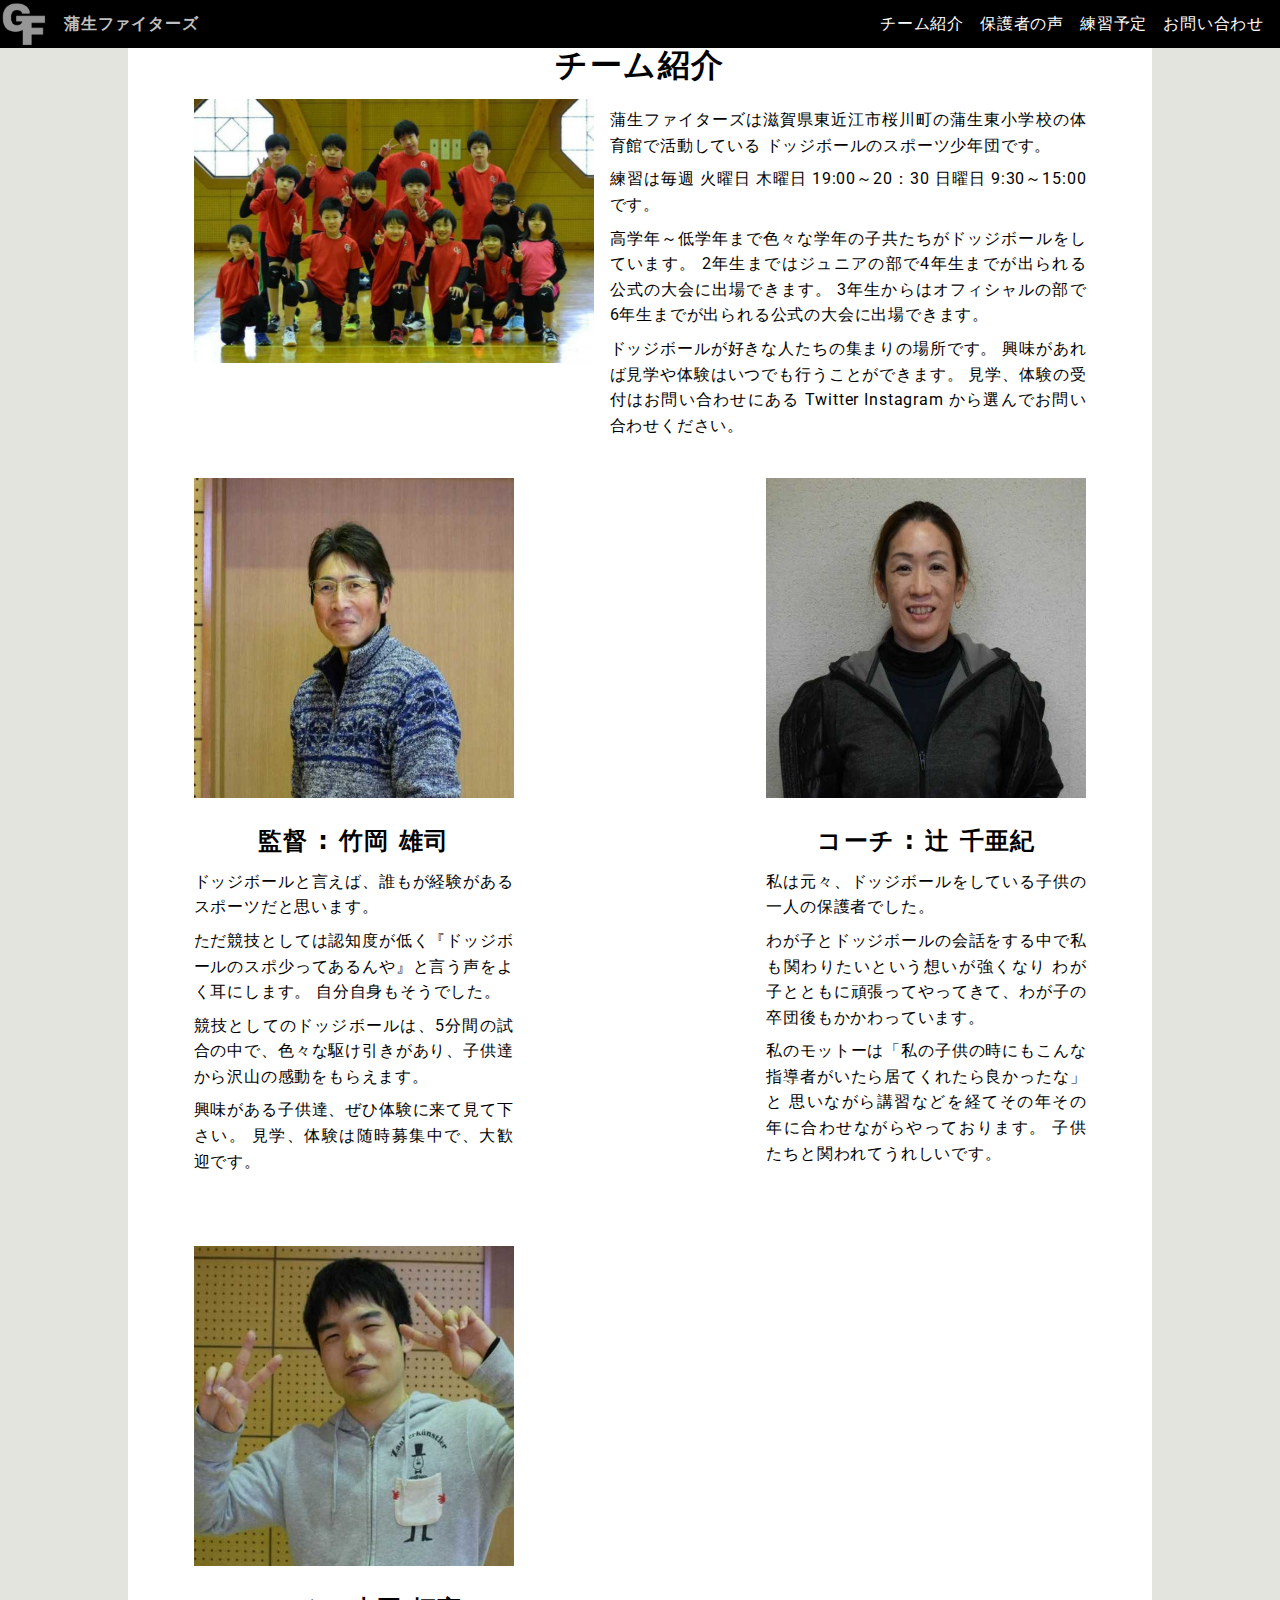
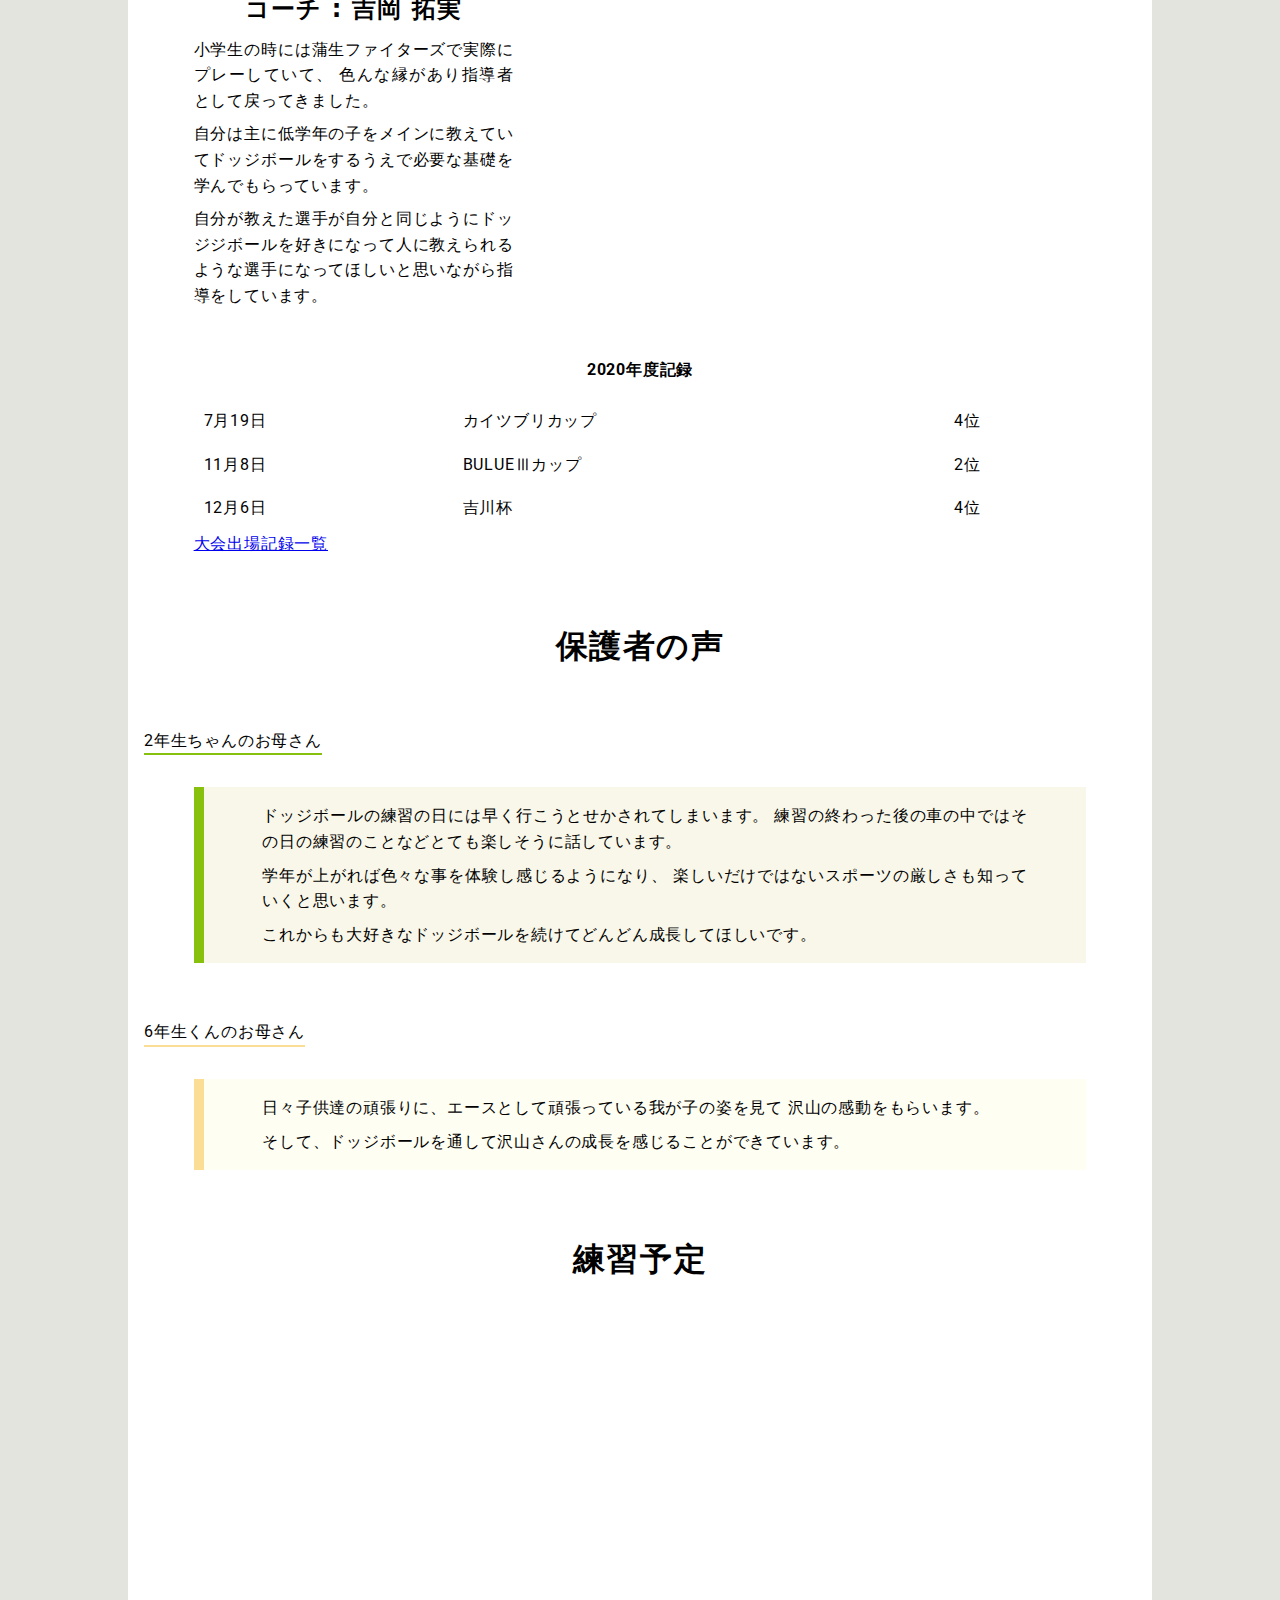
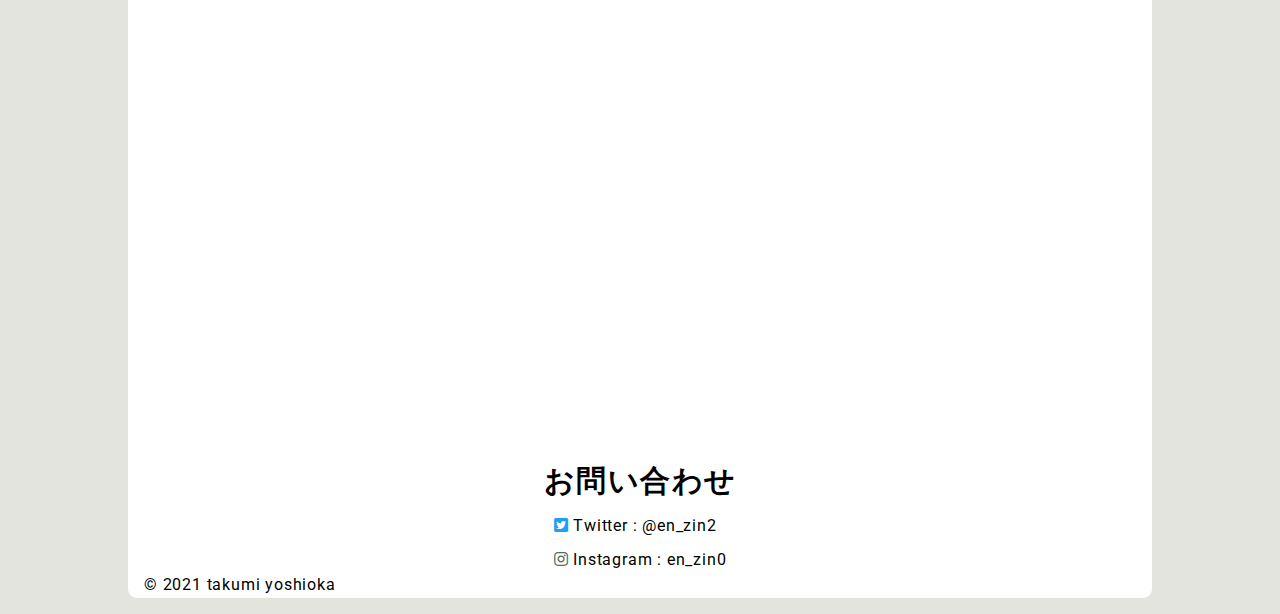
==== commit 921d302e: "add_h1" ====
--- a/index.html
+++ b/index.html
@@ -12,7 +12,7 @@
     <meta property="og:title" content="蒲生ファイターズ" />
     <meta property="og:type" content=" website"/>
     <meta property="og:image" content="img\GF_logo.jpg" />
-    <meta property="og:site_name" content="蒲生ファイターズweb"/>
+    <meta property="og:site_name" content="蒲生ファイターズ公式"/>
     <meta property="og:locale" content="ja_JP" />
     <link rel="stylesheet" href="css/slick.css">
     <link rel="stylesheet" href="css/slick-theme.css">
@@ -31,6 +31,10 @@
             <img src="img\GF_logo.jpg" alt="蒲生ファイターズのロゴ画像" class="header_logo_img">
         </div>
 
+        <div class="header_title">
+            <h1 class="header_title_h1">蒲生ファイターズ</h1>
+        </div>
+
         <div class="header_nav"><!-- ②ナビゲーションメニュー -->
             <nav class="header_nav_container">
                 <ul class="header_nav_list">
@@ -73,10 +77,11 @@
     <!-- main -->
     <main>
         <div class="main">
+
                 <!-- チーム紹介 -->
                 <section class="main_team_prelusion" id="1">
 
-                    <h1 class="main_team_prelusion_title">チーム紹介</h1>
+                    <h2 class="main_team_prelusion_title">チーム紹介</h2>
 
                     <div class="main_team_prelusion_introduction">
 
@@ -202,7 +207,7 @@
                                 <td>12月6日</td> <td>吉川杯</td> <td>4位</td>
                             </tr>
                         </table>
-                        <p><a href="record.html">蒲生ファイターズの記録</a></p>
+                        <p><a href="record.html">大会出場記録一覧</a></p>
                     </div>
                 </section>
                 <!-- チーム紹介終了 -->
@@ -237,10 +242,10 @@
                             <div class="parent_comment_mm">
                                 <p class="parent_comment">
                                     日々子供達の頑張りに、エースとして頑張っている我が子の姿を見て
-                                    沢山の感動をもらいました。
-                                </p>
-                                <p class="parent_comment">
-                                    そして、ドッジボールを通して沢山さんの成長を感じることができました。
+                                    沢山の感動をもらいます。
+                                </p>
+                                <p class="parent_comment">
+                                    そして、ドッジボールを通して沢山さんの成長を感じることができています。
                                 </p>
                             </div>
                         </div>
@@ -294,12 +299,12 @@
                                     Instagram : en_zin0
                                 </a>
                             </li>
-                            <li class="contact_item">
+                            <!-- <li class="contact_item">
                                 <a href="https://line.me/ti/p/zOO7JBX6kE" class="contact_link">
                                     <i class="fab fa-line"></i>
                                     Line : 吉岡 拓実
                                 </a>
-                            </li>
+                            </li> -->
                         </ul>
                 </div>
             </section>
--- a/css/master.css
+++ b/css/master.css
@@ -34,6 +34,23 @@
 .header_logo_img {
   width: 48px;
   height: 48px;
+}
+
+.header_title {
+  margin-left: 16px;
+  display: -webkit-box;
+  display: -webkit-flex;
+  display: -ms-flexbox;
+  display: flex;
+  -webkit-box-align: center;
+  -webkit-align-items: center;
+      -ms-flex-align: center;
+          align-items: center;
+}
+
+.header_title_h1 {
+  font-size: 16px;
+  color: silver;
 }
 
 .header_nav {
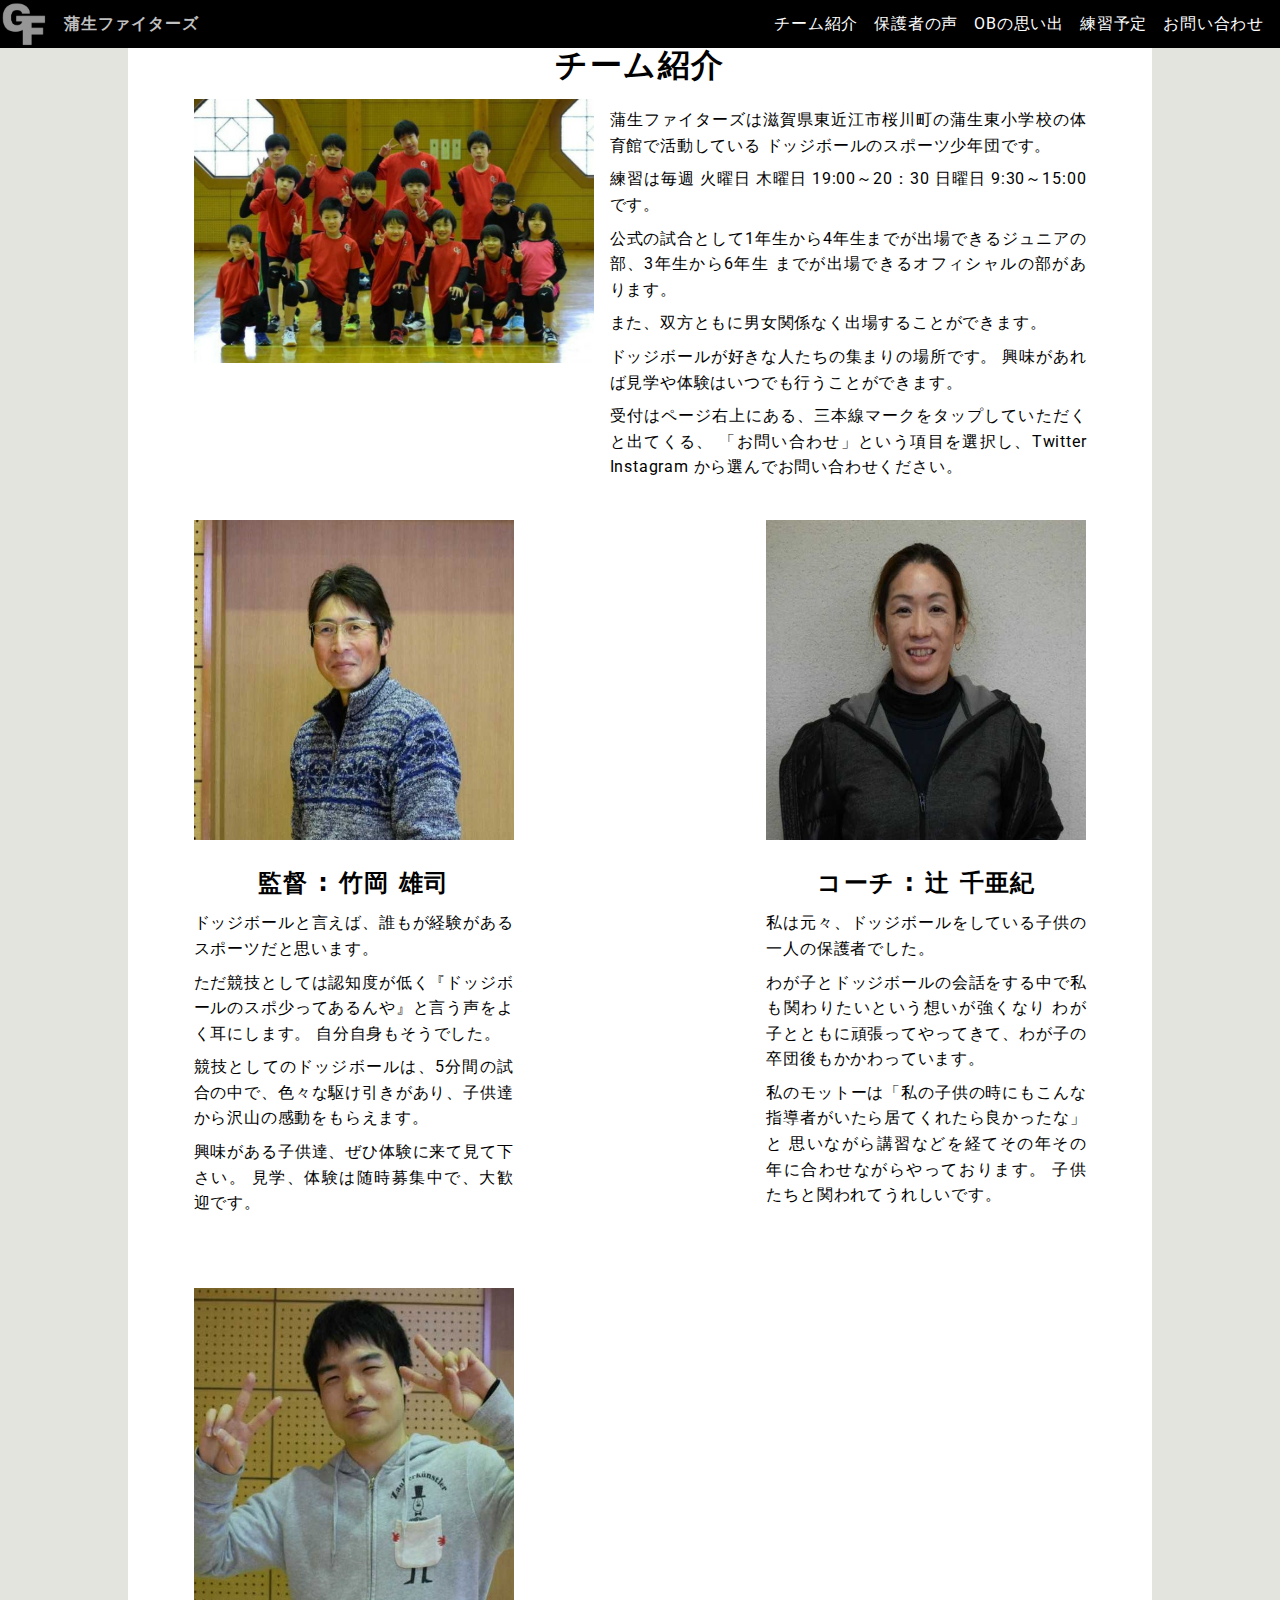
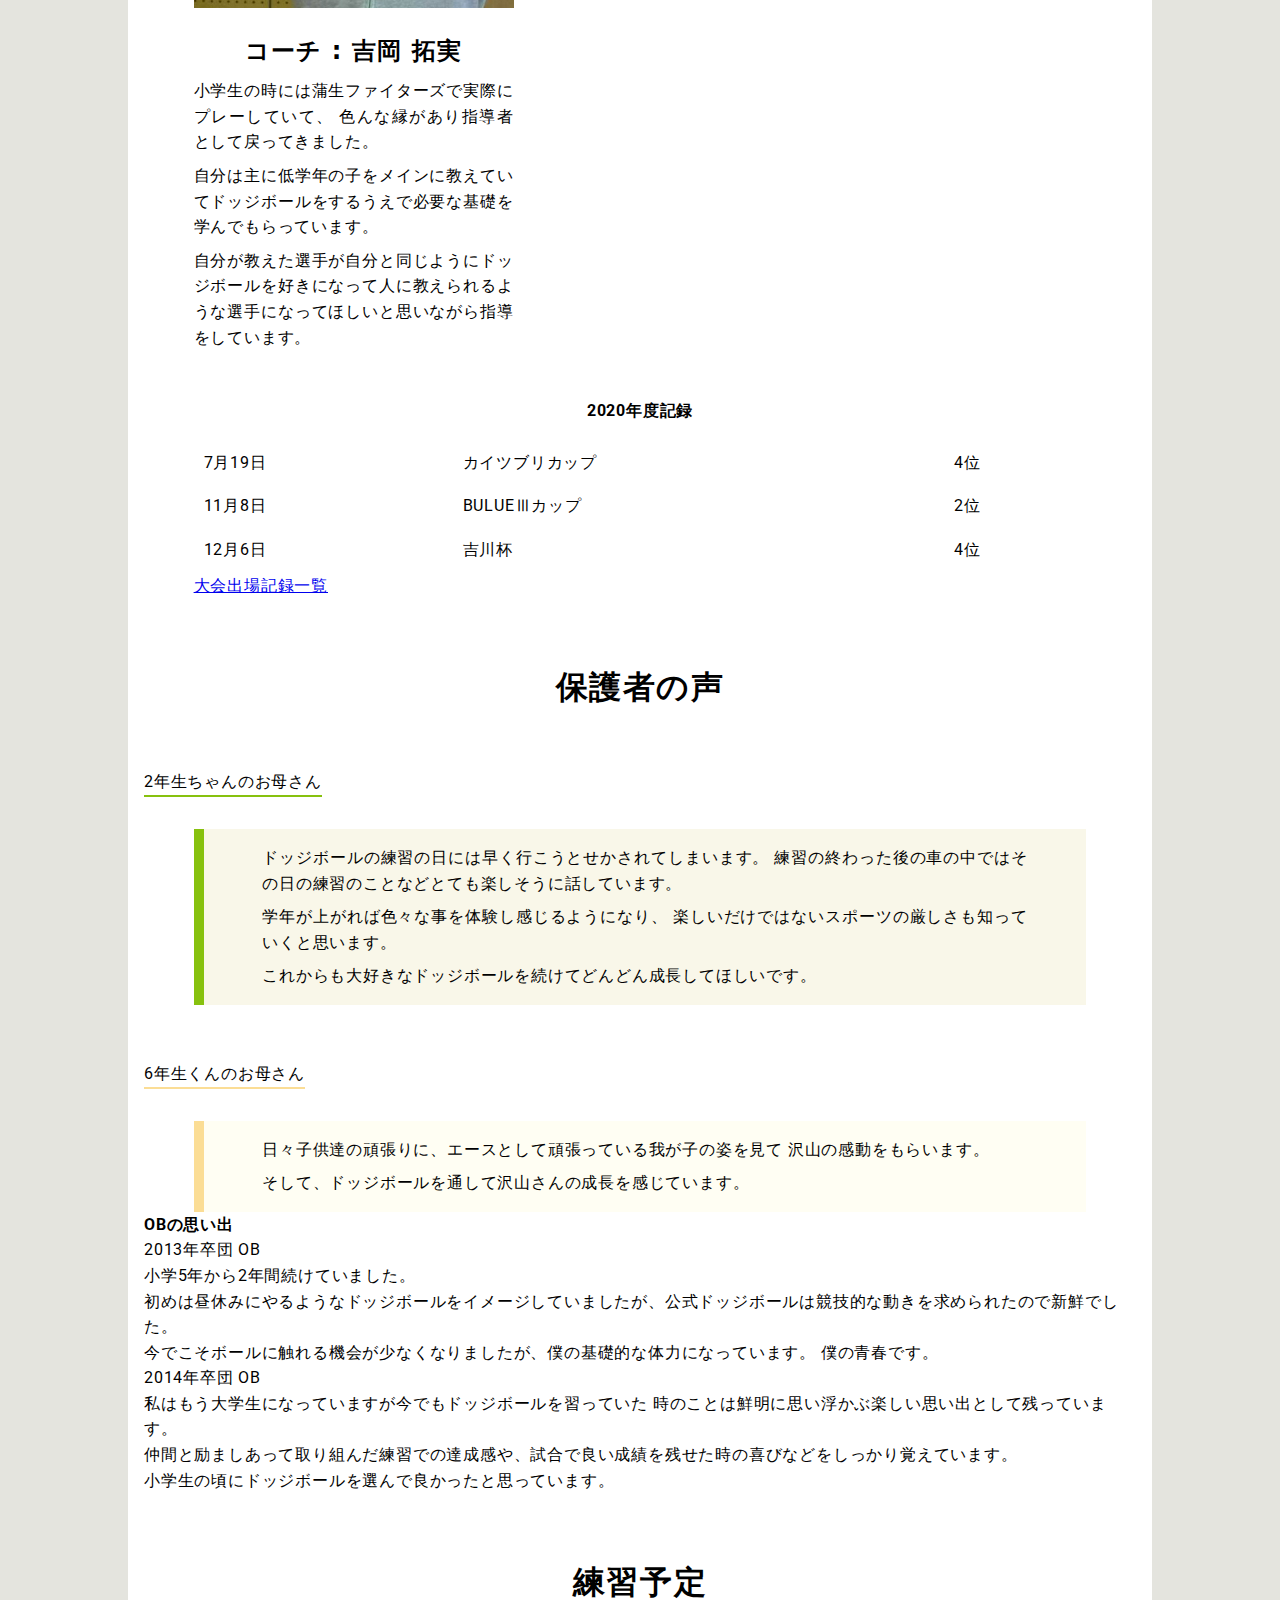
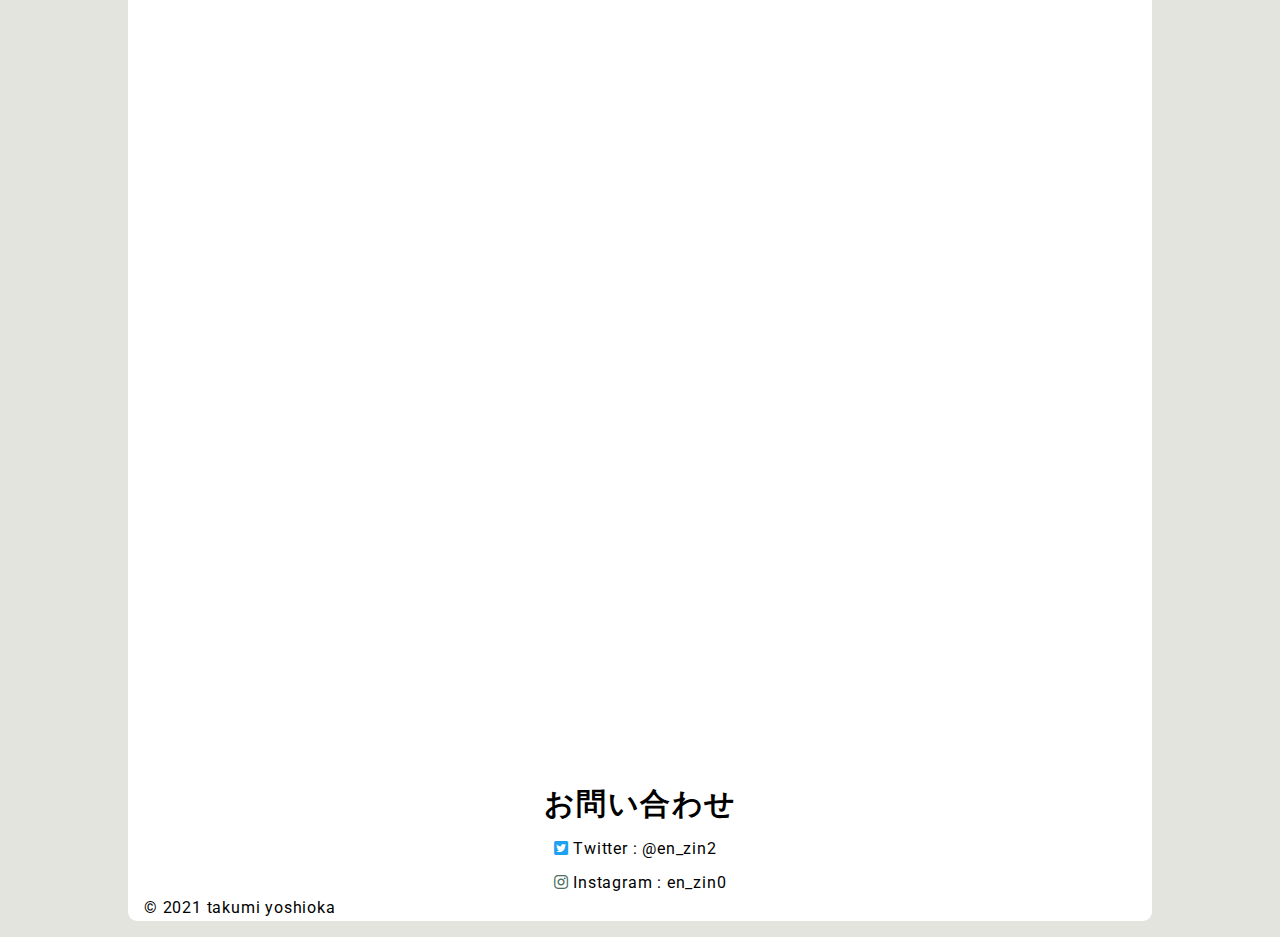
==== commit 9a2c680e: "ob_add" ====
--- a/index.html
+++ b/index.html
@@ -40,8 +40,9 @@
                 <ul class="header_nav_list">
                     <li class="header_nav_item"><a href="#1">チーム紹介</a></li>
                     <li class="header_nav_item"><a href="#2">保護者の声</a></li>
-                    <li class="header_nav_item"><a href="#3">練習予定</a></li>
-                    <li class="header_nav_item"><a href="#4">お問い合わせ</a></li>
+                    <li class="header_nav_item"><a href="#3">OBの思い出</a></li>
+                    <li class="header_nav_item"><a href="#4">練習予定</a></li>
+                    <li class="header_nav_item"><a href="#5">お問い合わせ</a></li>
                 </ul>
             </nav>
         </div>
@@ -58,8 +59,9 @@
             <ul class="header_pc_nav_list">
                     <li class="header_pc_nav_item"><a href="#1">チーム紹介</a></li>
                     <li class="header_pc_nav_item"><a href="#2">保護者の声</a></li>
-                    <li class="header_pc_nav_item"><a href="#3">練習予定</a></li>
-                    <li class="header_pc_nav_item"><a href="#4">お問い合わせ</a></li>
+                    <li class="header_pc_nav_item"><a href="#3">OBの思い出</a></li>
+                    <li class="header_pc_nav_item"><a href="#4">練習予定</a></li>
+                    <li class="header_pc_nav_item"><a href="#5">お問い合わせ</a></li>
             </ul>
         </div>
 
@@ -100,28 +102,34 @@
                             </p>
 
                             <p class="explanation">
-                               高学年～低学年まで色々な学年の子共たちがドッジボールをしています。
-                                2年生まではジュニアの部で4年生までが出られる公式の大会に出場できます。
-                                3年生からはオフィシャルの部で6年生までが出られる公式の大会に出場できます。
+                                公式の試合として1年生から4年生までが出場できるジュニアの部、3年生から6年生
+                                までが出場できるオフィシャルの部があります。
+                            </p>
+
+                            <p class="explanation">
+                                また、双方ともに男女関係なく出場することができます。
                             </p>
 
                             <p class="explanation">
                                 ドッジボールが好きな人たちの集まりの場所です。
                                 興味があれば見学や体験はいつでも行うことができます。
-                                見学、体験の受付はお問い合わせにある Twitter Instagram
-                                から選んでお問い合わせください。
-                            </p>
+                            </p>
+
+                            <p class="explanation">
+                                受付はページ右上にある、三本線マークをタップしていただくと出てくる、
+                                「お問い合わせ」という項目を選択し、Twitter Instagram から選んでお問い合わせください。
+                            </p>
+
                         </article>
                     </div>
 
                     <div class="main_team_prelusion_coach">
                         <article>
                             <div class="main_team_prelusion_coach_introduction">
-                                <div class="coach_img_container">
-                                    <img src="img\takeoka.jpg" alt="竹岡監督の写真" class="coach_img">
-                                    <p class="coach_name">監督 : 竹岡 雄司</p>
-                                </div>
-                                <article>
+                                    <div class="coach_img_container">
+                                        <img src="img\takeoka.jpg" alt="竹岡監督の写真" class="coach_img">
+                                        <p class="coach_name">監督 : 竹岡 雄司</p>
+                                    </div>
 
                                     <p class="coach_speech">
                                         ドッジボールと言えば、誰もが経験があるスポーツだと思います。
@@ -140,18 +148,15 @@
                                         興味がある子供達、ぜひ体験に来て見て下さい。
                                         見学、体験は随時募集中で、大歓迎です。
                                     </p>
-
-                                </article>
                             </div>
                         </article>
 
                         <article>
                             <div class="main_team_prelusion_coach_introduction">
-                                <div class="coach_img_container">
-                                    <img src="img\tsuzi.jpg" alt="辻コーチの写真" class="coach_img">
-                                    <p class="coach_name">コーチ :  辻 千亜紀</p>
-                                </div>
-                                <article>
+                                    <div class="coach_img_container">
+                                        <img src="img\tsuzi.jpg" alt="辻コーチの写真" class="coach_img">
+                                        <p class="coach_name">コーチ :  辻 千亜紀</p>
+                                    </div>
                                     <p class="coach_speech">
                                         私は元々、ドッジボールをしている子供の一人の保護者でした。
                                     </p>
@@ -165,18 +170,15 @@
                                         思いながら講習などを経てその年その年に合わせながらやっております。
                                         子供たちと関われてうれしいです。
                                     </p>
-
-                                </article>
                             </div>
                         </article>
 
                         <article>
                             <div class="main_team_prelusion_coach_introduction">
-                                <div class="coach_img_container">
-                                    <img src="img\takumi02.jpg" alt="吉岡コーチの写真" class="coach_img">
-                                    <p class="coach_name">コーチ : 吉岡 拓実</p>
-                                </div>
-                                <article>
+                                    <div class="coach_img_container">
+                                        <img src="img\takumi02.jpg" alt="吉岡コーチの写真" class="coach_img">
+                                        <p class="coach_name">コーチ : 吉岡 拓実</p>
+                                    </div>
                                     <p class="coach_speech">
                                         小学生の時には蒲生ファイターズで実際にプレーしていて、
                                         色んな縁があり指導者として戻ってきました。
@@ -187,9 +189,8 @@
                                     </p>
 
                                     <p class="coach_speech">
-                                         自分が教えた選手が自分と同じようにドッジジボールを好きになって人に教えられるような選手になってほしいと思いながら指導をしています。
-                                    </p>
-                                </article>
+                                         自分が教えた選手が自分と同じようにドッジボールを好きになって人に教えられるような選手になってほしいと思いながら指導をしています。
+                                    </p>
                             </div>
                         </article>
                     </div>
@@ -245,49 +246,75 @@
                                     沢山の感動をもらいます。
                                 </p>
                                 <p class="parent_comment">
-                                    そして、ドッジボールを通して沢山さんの成長を感じることができています。
-                                </p>
-                            </div>
-                        </div>
-                    </article>
-
-                    <!-- <article>
-                        <div class="parent parent_blue">
-                            <p class="parent_name parent_name_blue">2年生くんのお母さん</p>
-                            <div class="parent_comment_blue">
-                                <p class="parent_comment">
-
-                                </p>
-                            </div>
-                        </div>
-                    </article> -->
+                                    そして、ドッジボールを通して沢山さんの成長を感じています。
+                                </p>
+                            </div>
+                        </div>
+                    </article>
                 </div>
             </section>
             <!-- 保護者の声終了 -->
 
+            <section>
+                <div class="main_ob" id="3">
+                    <h2 class="title">OBの思い出</h2>
+
+                    <article>
+                        <div class="ob_container">
+                           <p class="ob_name">2013年卒団 OB</p>
+                           <div class="ob_comment_container">
+                                <p class="ob_comment">
+                                    小学5年から2年間続けていました。
+                                </p>
+                                <p class="ob_comment">
+                                    初めは昼休みにやるようなドッジボールをイメージしていましたが、公式ドッジボールは競技的な動きを求められたので新鮮でした。
+                                </p>
+                                <p class="ob_comment">
+                                    今でこそボールに触れる機会が少なくなりましたが、僕の基礎的な体力になっています。
+                                    僕の青春です。
+                                </p>
+                           </div>
+                        </div>
+                    </article>
+
+                    <article>
+                        <div class="ob_container">
+                           <p class="ob_name">2014年卒団 OB</p>
+                           <div class="ob_comment_container">
+                                <p class="ob_comment">
+                                        私はもう大学生になっていますが今でもドッジボールを習っていた
+                                        時のことは鮮明に思い浮かぶ楽しい思い出として残っています。
+                                </p>
+                                <p class="ob_comment">
+                                    仲間と励ましあって取り組んだ練習での達成感や、試合で良い成績を残せた時の喜びなどをしっかり覚えています。
+                                </p>
+                                <p class="ob_comment">
+                                    小学生の頃にドッジボールを選んで良かったと思っています。
+                                </p>
+                            </div>
+                        </div>
+                    </article>
+
+                </div>
+            </section>
+            <!-- 保護者の声終了 -->
+
             <!--お知らせ -->
             <section>
-                <div class="main_notice" id="3">
+                <div class="main_notice" id="4">
                     <h2 class="title">練習予定</h2>
-                <article>
-                    <iframe src="https://calendar.google.com/calendar/embed?src=46os3k07q8npo0co22t41u044s%40group.calendar.google.com&ctz=Asia%2FTokyo" style="border: 0" frameborder="0" scrolling="no" class="calendar"></iframe>
-                </article>
+                    <article>
+                        <iframe src="https://calendar.google.com/calendar/embed?src=46os3k07q8npo0co22t41u044s%40group.calendar.google.com&ctz=Asia%2FTokyo" style="border: 0" frameborder="0" scrolling="no" class="calendar"></iframe>
+                    </article>
                 </div>
             </section>
             <!-- お知らせ終了 -->
 
             <!-- お問い合わせ -->
             <section>
-
-                <div class="main_cntact" id="4">
+                <div class="main_cntact" id="5">
                     <h2 class="title">お問い合わせ</h2>
                         <ul class="contact_items">
-                            <!-- <li class="contact_item">
-                                <a href="" class="contact_link" id="insta">
-                                    <i class="far fa-envelope"></i>
-                                    info&#64;example.com
-                                </a>
-                            </li> -->
                             <li class="contact_item">
                                 <a href="https://twitter.com/en_zin2" class="contact_link">
                                     <i class="fab fa-twitter-square"></i>
